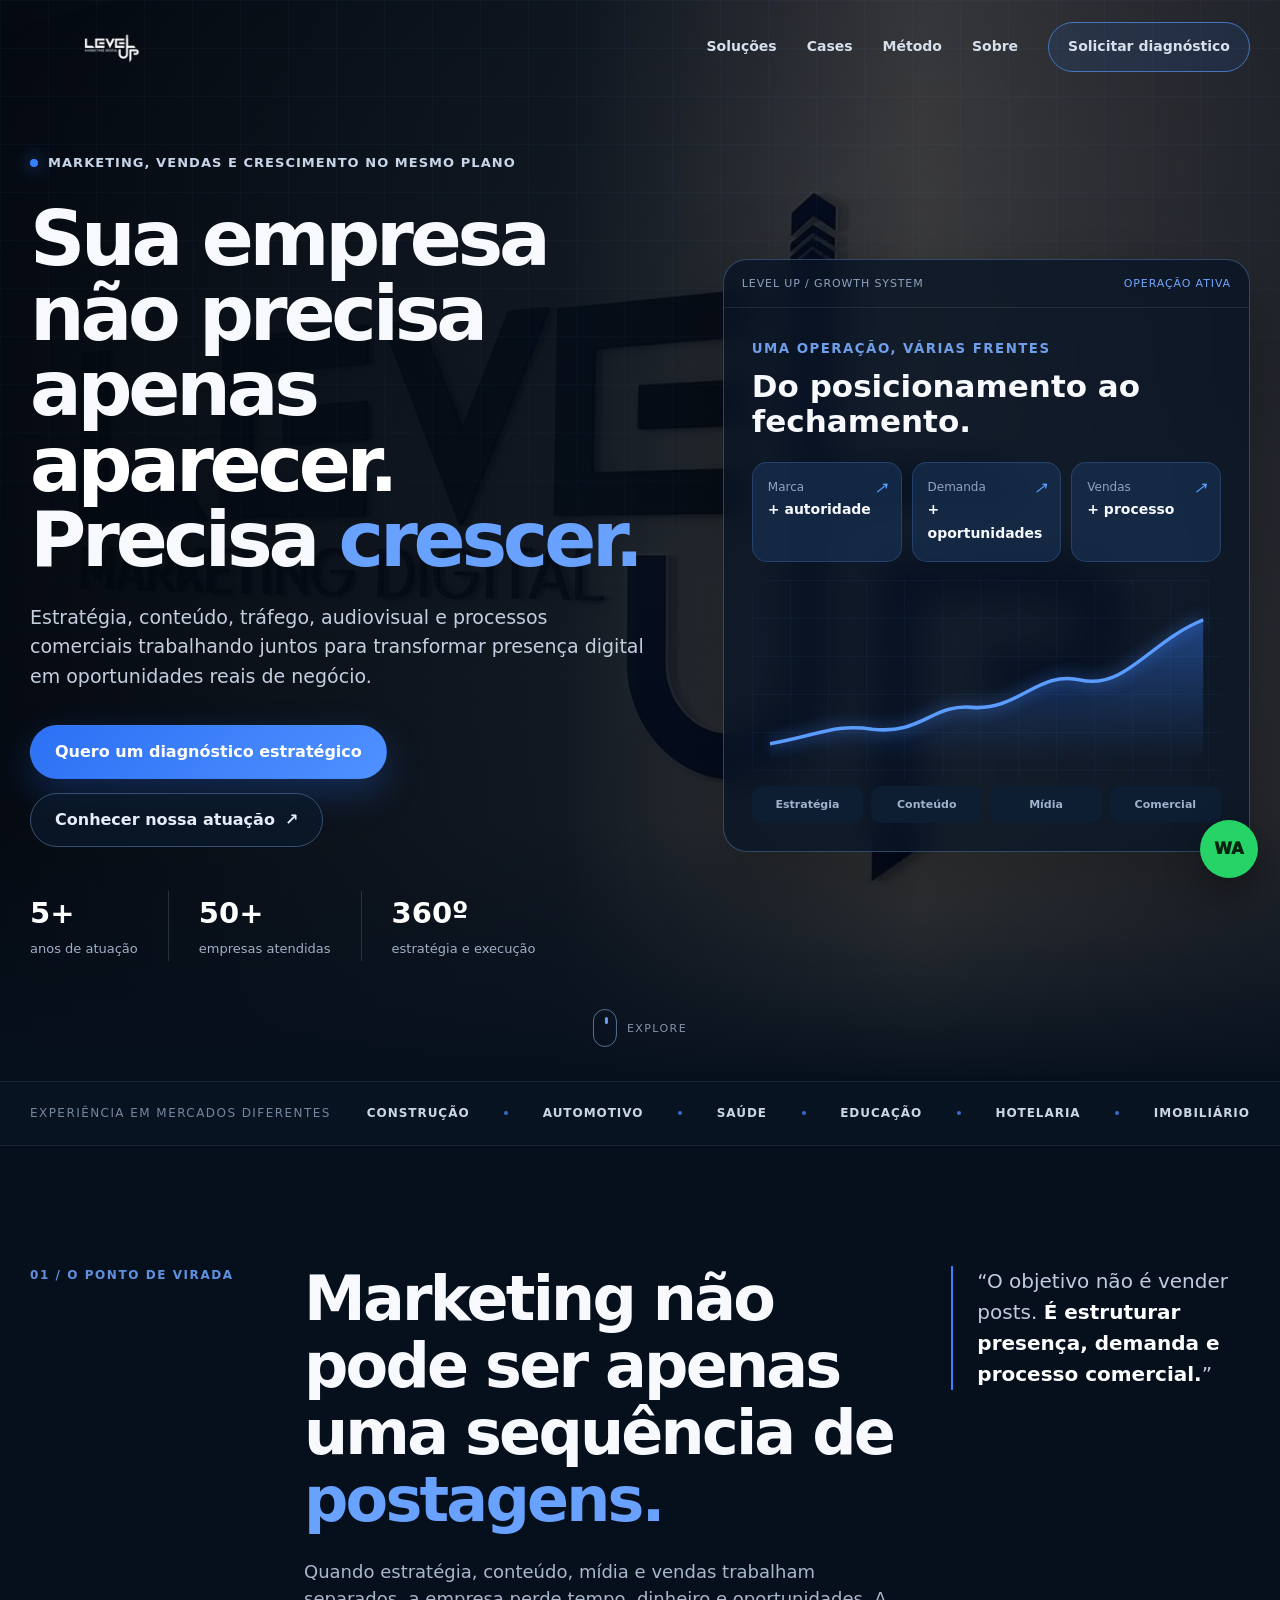
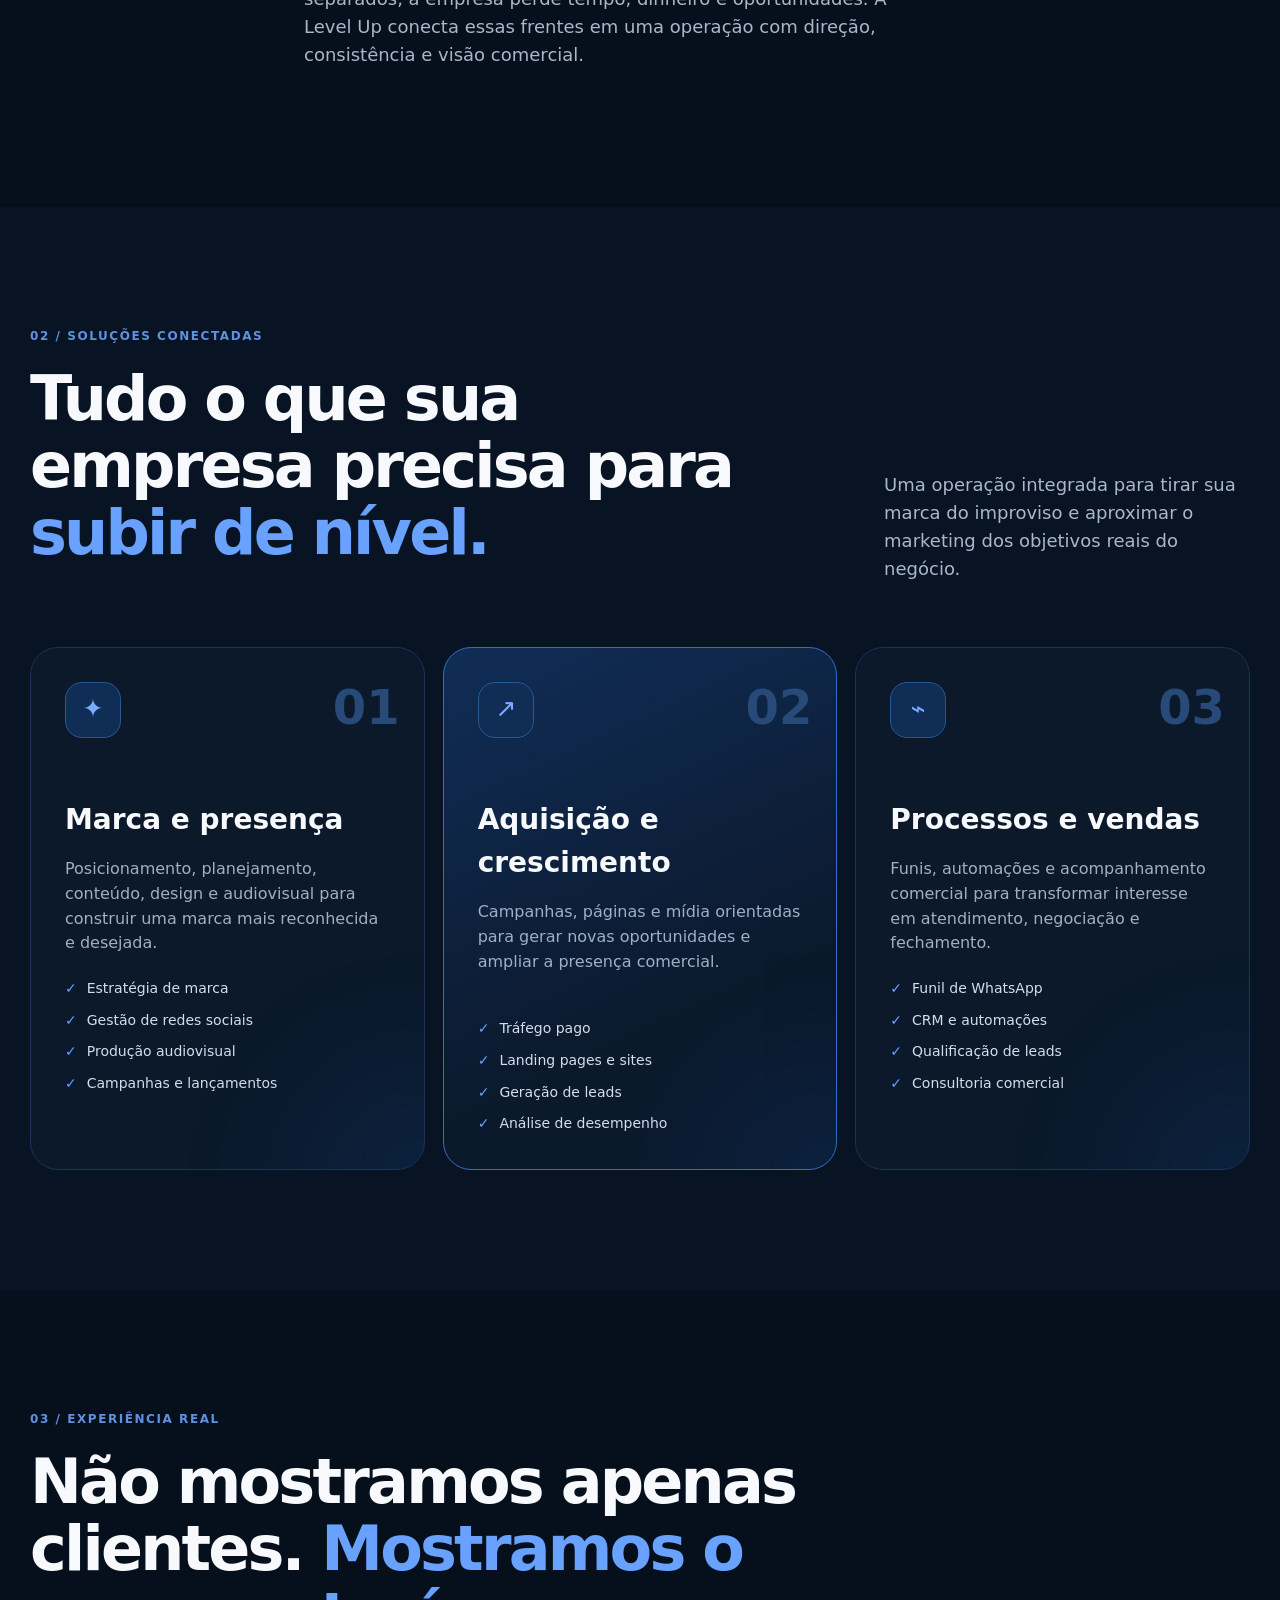
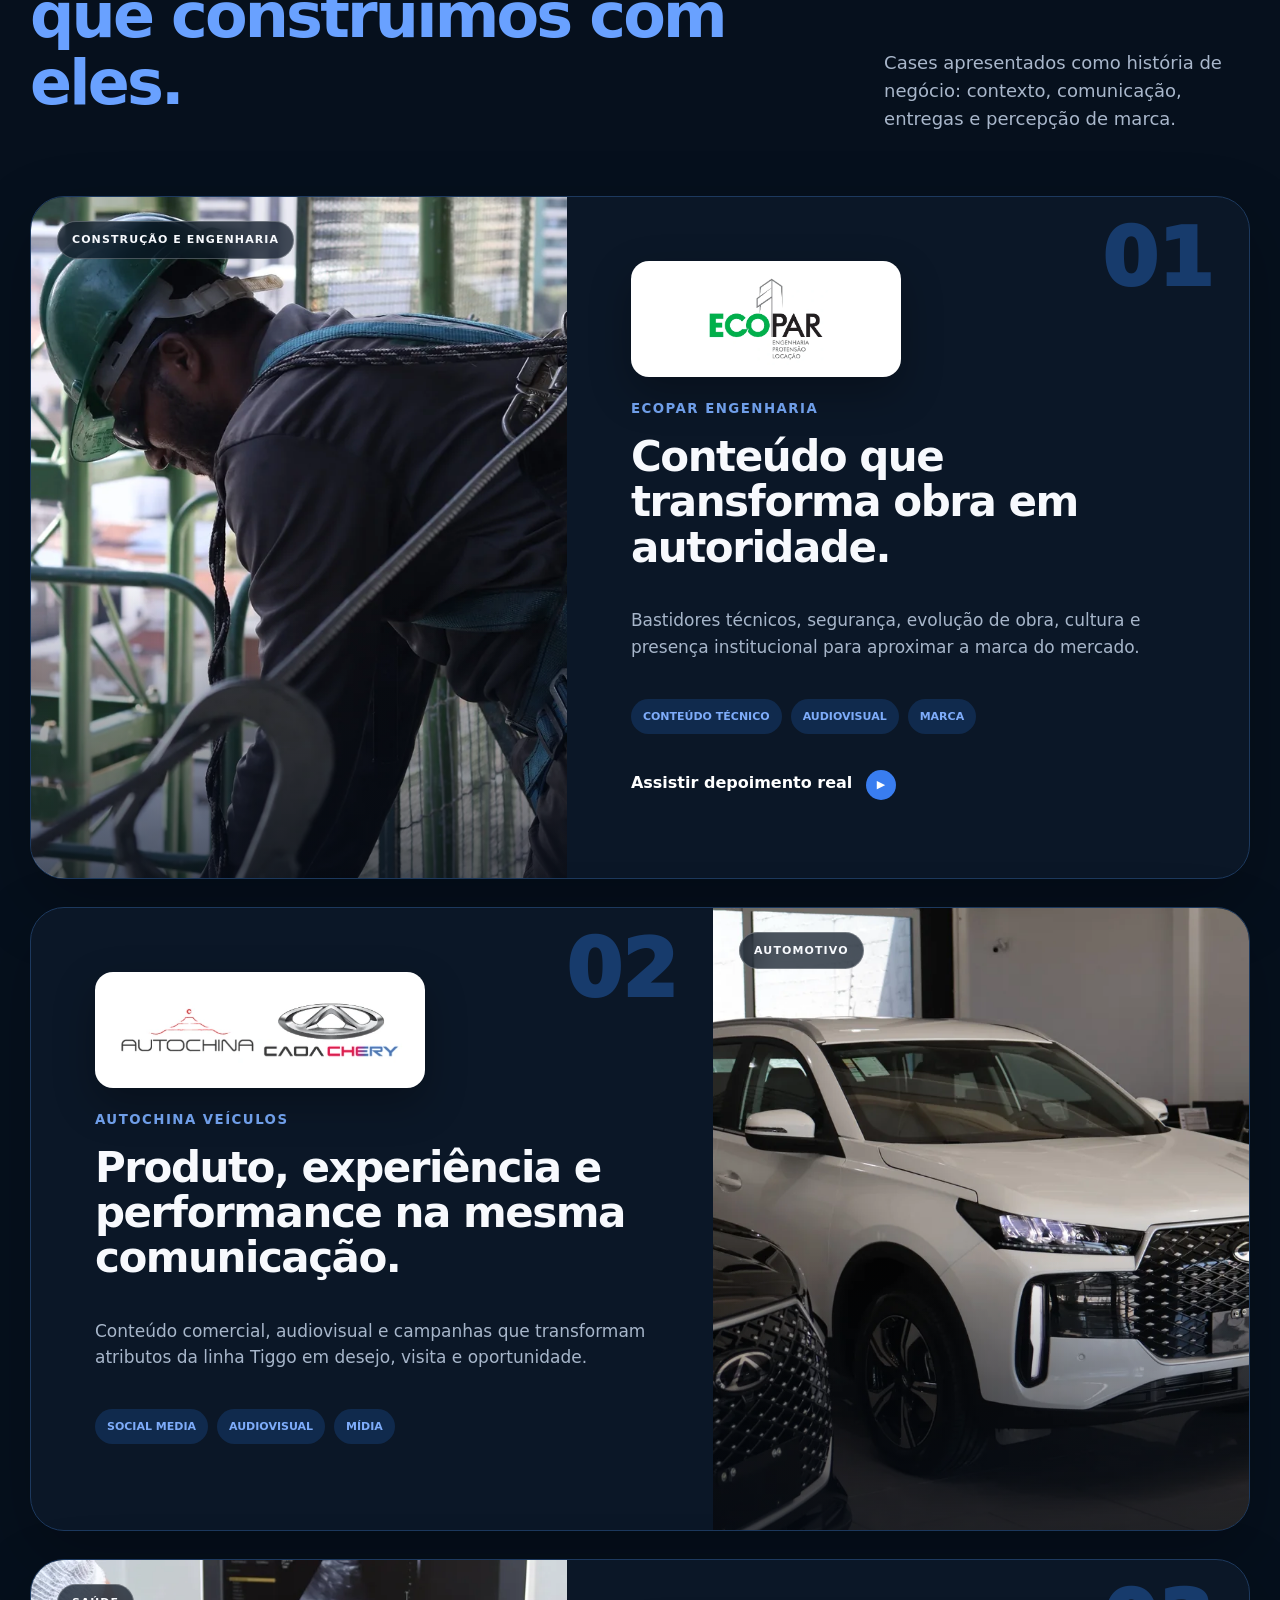
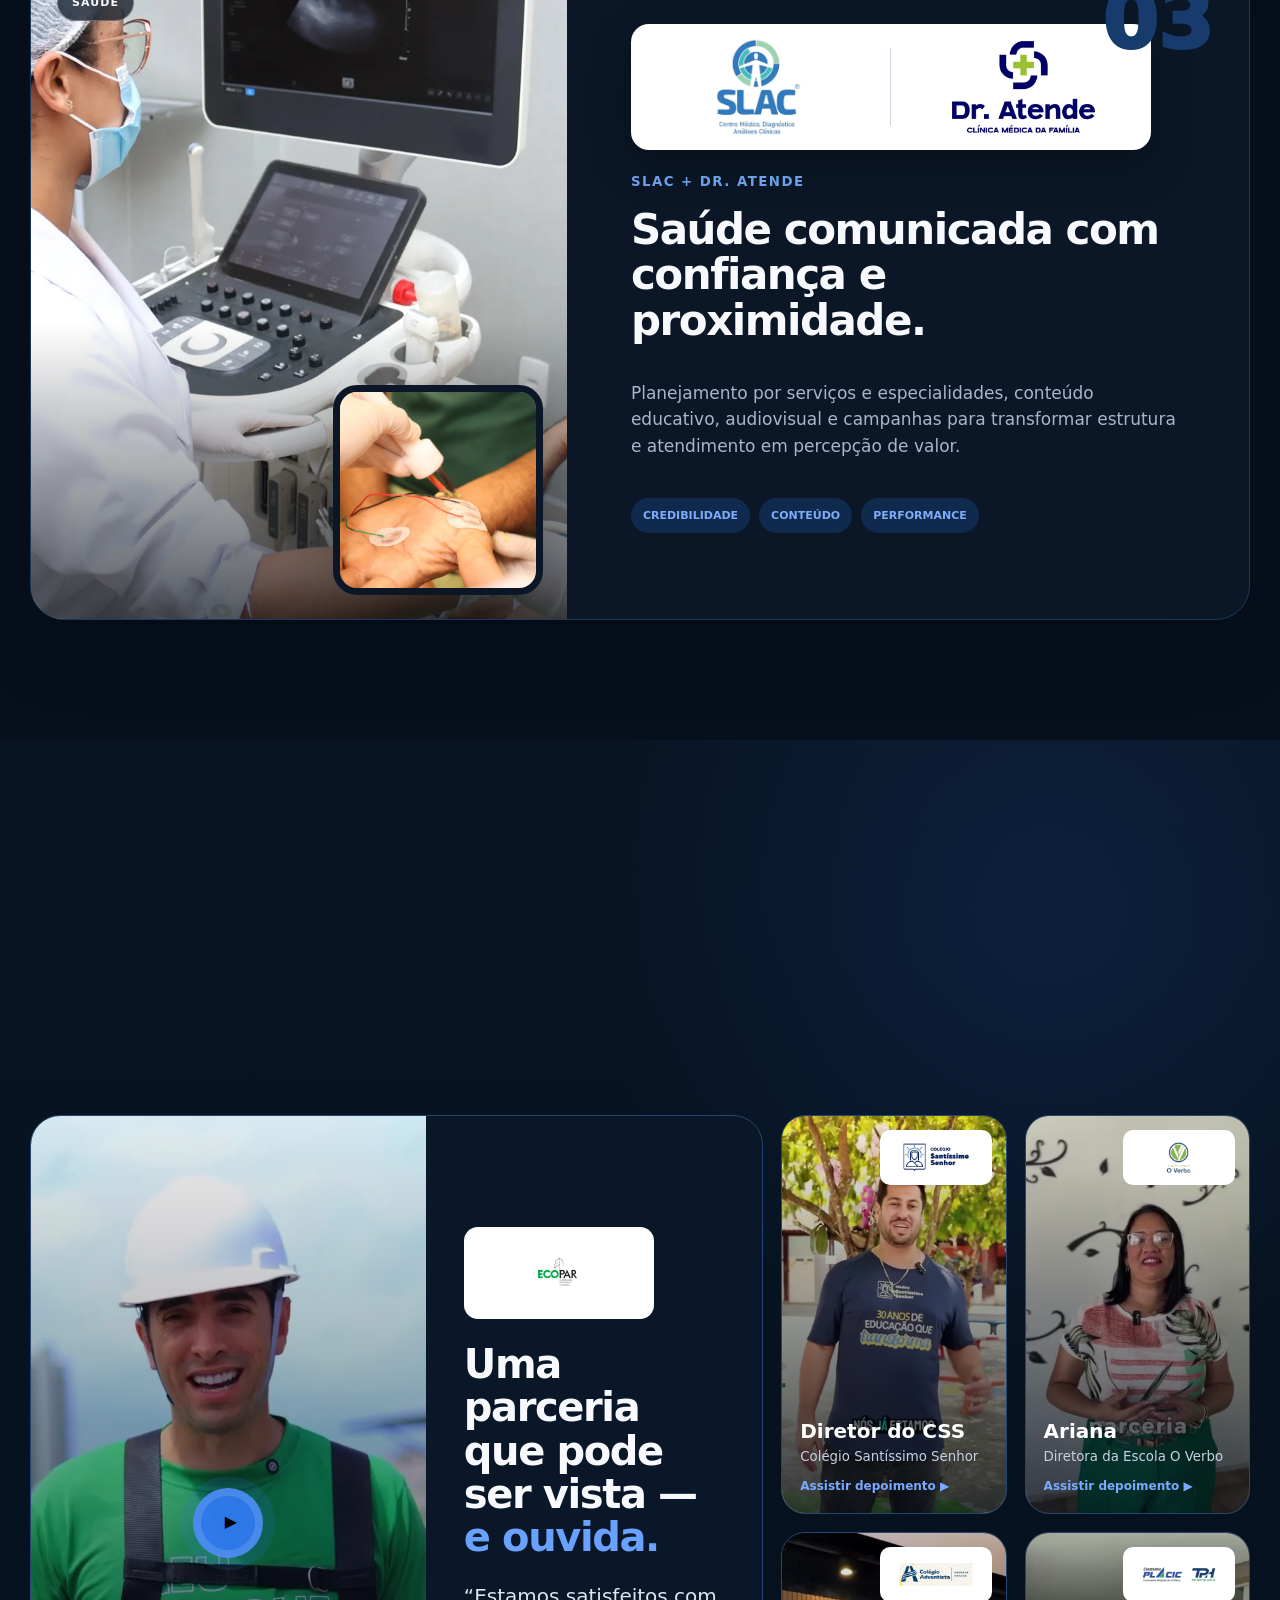
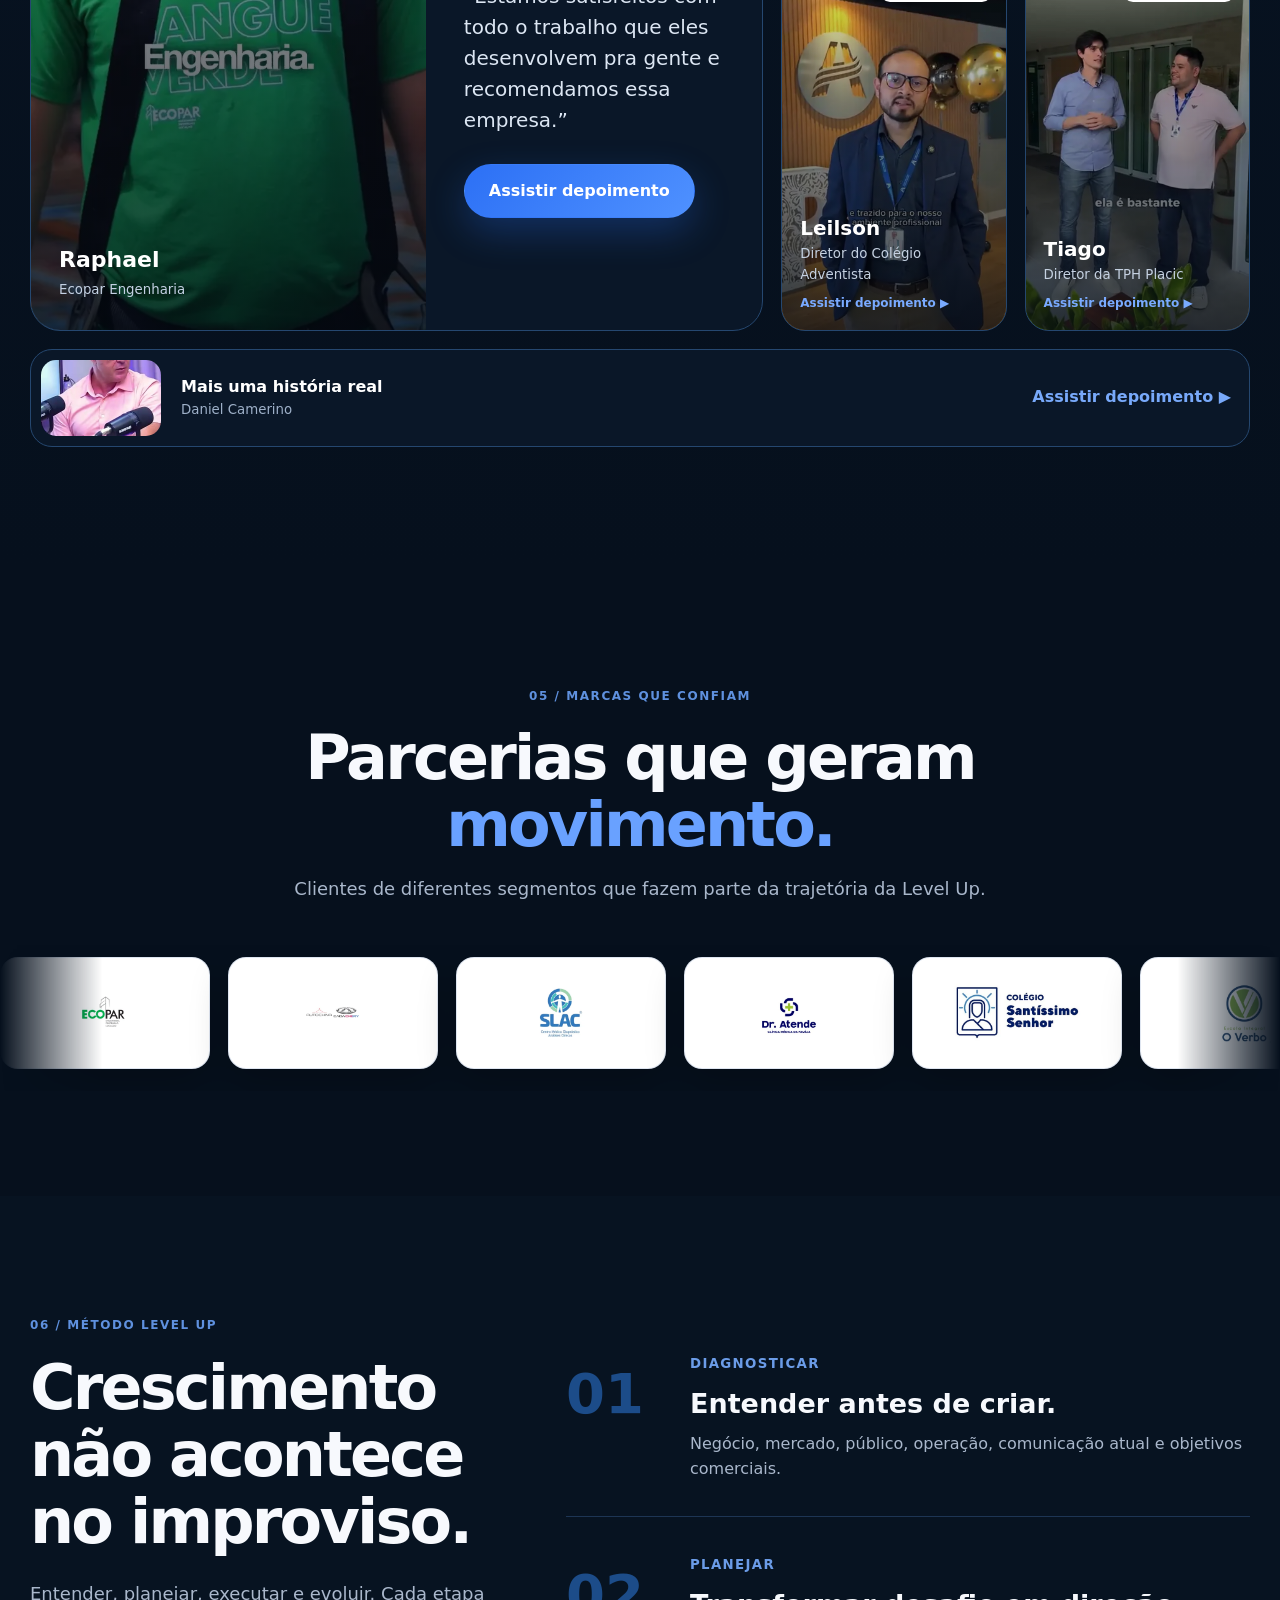
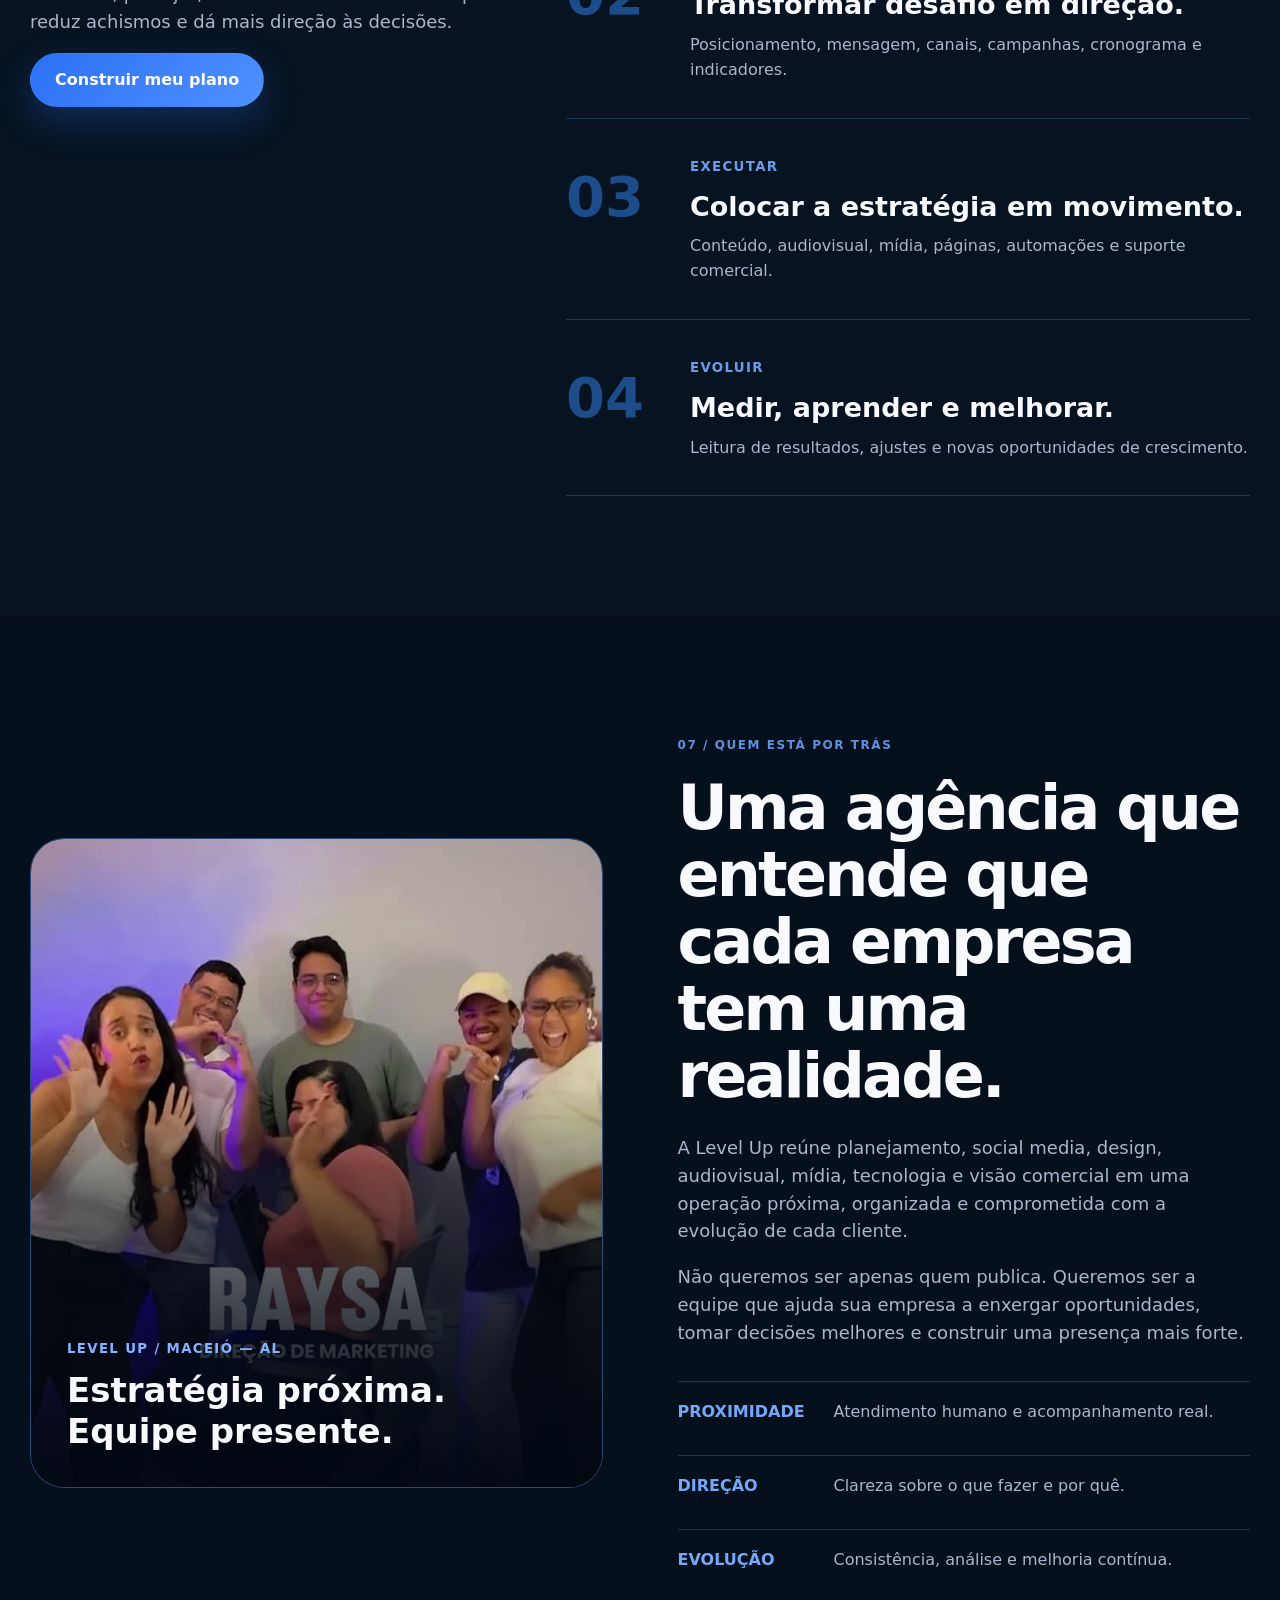
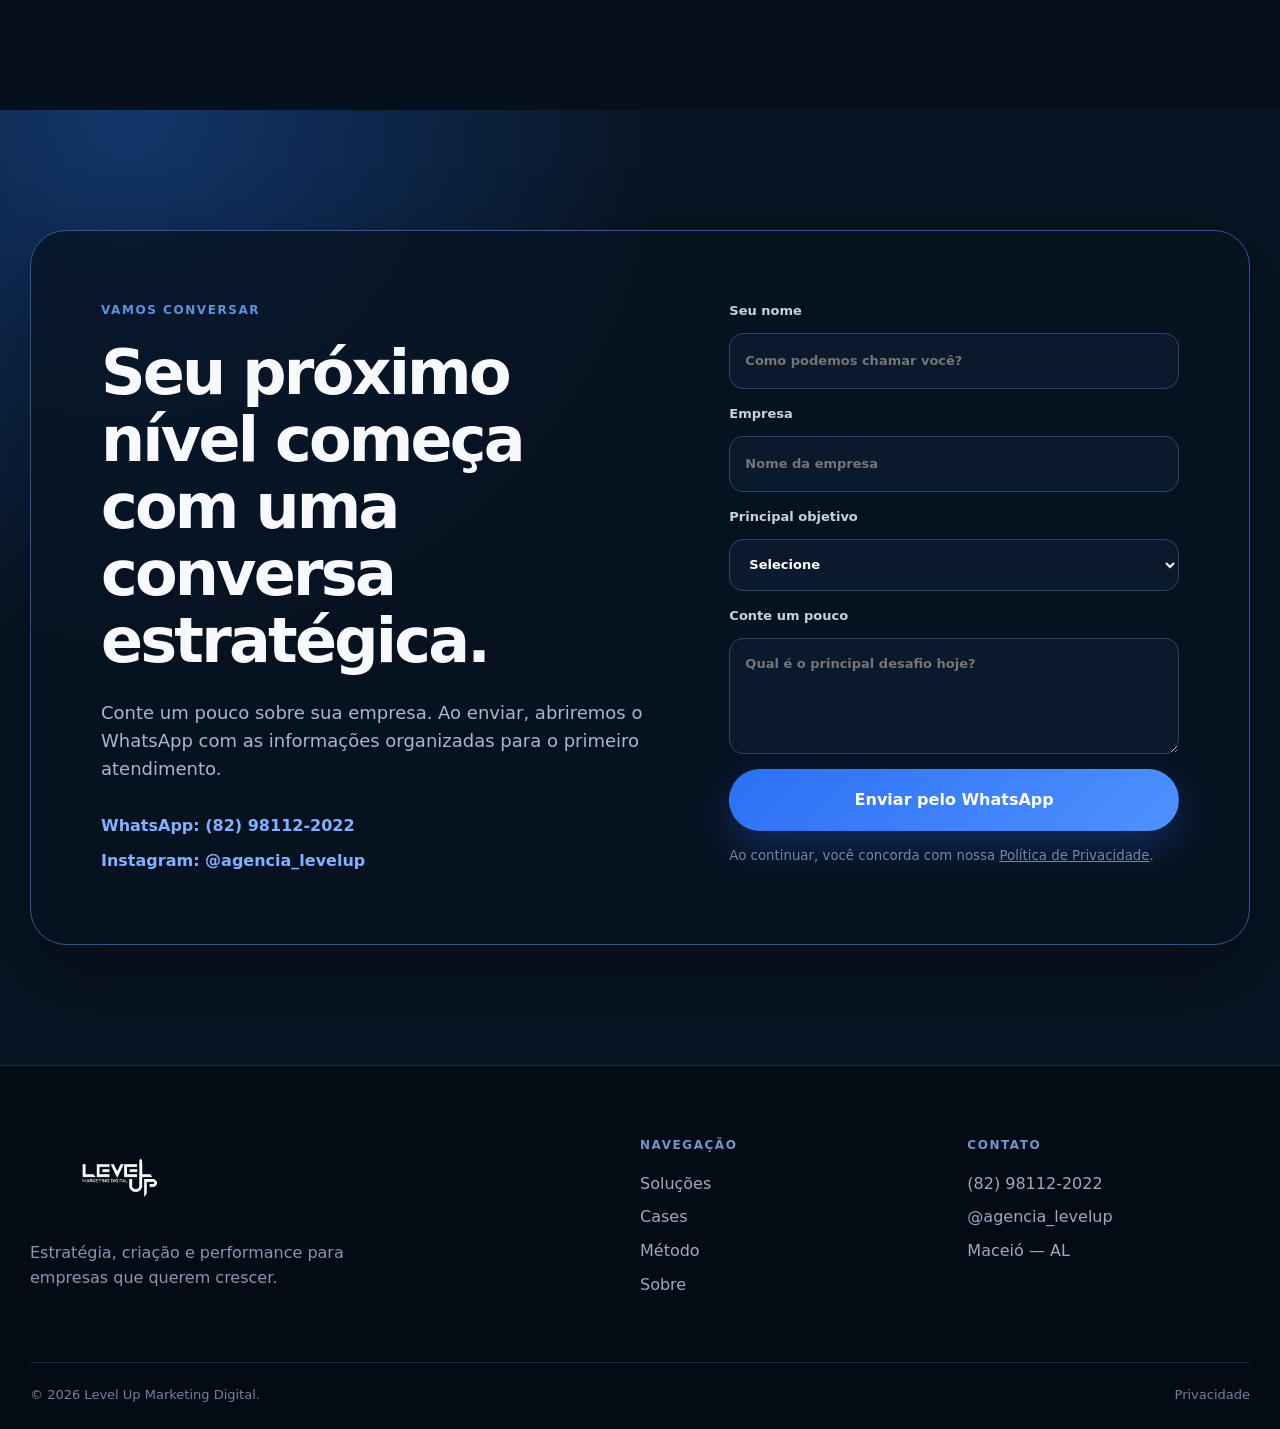
==== index.html @ 6ecec87f "Publica site completo da Level Up" ====
<!doctype html>
<html lang="pt-BR">
<head>
  <meta charset="utf-8">
  <meta name="viewport" content="width=device-width,initial-scale=1">
  <title>Level Up Marketing Digital | Estratégia para crescer</title>
  <meta name="description" content="Estratégia, conteúdo, tráfego pago, audiovisual, tecnologia e processos comerciais para transformar presença digital em crescimento.">
  <meta name="theme-color" content="#07101d">
  <meta property="og:title" content="Level Up Marketing Digital">
  <meta property="og:description" content="Sua empresa não precisa apenas aparecer. Precisa crescer.">
  <meta property="og:type" content="website">
  <meta property="og:url" content="https://mktlevelup.com.br/">
  <meta property="og:image" content="https://mktlevelup.com.br/assets/images/og-cover.jpg">
  <link rel="canonical" href="https://mktlevelup.com.br/">
  <link rel="icon" href="assets/images/favicon.png" type="image/png">
  <link rel="preload" href="assets/images/office-hero.webp" as="image" type="image/webp">
  <link rel="stylesheet" href="assets/css/style.css">
</head>
<body>
  <a class="skip-link" href="#conteudo">Pular para o conteúdo</a>
  <header class="header" id="topo">
    <div class="container nav-shell">
      <a class="brand" href="#topo" aria-label="Level Up Marketing Digital">
        <img src="assets/images/logo-white.png" alt="Level Up Marketing Digital" width="150" height="80">
      </a>
      <button class="menu-button" type="button" aria-label="Abrir menu" aria-expanded="false"><span></span><span></span></button>
      <nav class="nav" aria-label="Navegação principal">
        <a href="#solucoes">Soluções</a>
        <a href="#cases">Cases</a>
        <a href="#metodo">Método</a>
        <a href="#sobre">Sobre</a>
        <a class="nav-cta" href="#contato">Solicitar diagnóstico</a>
      </nav>
    </div>
  </header>

  <main id="conteudo">
    <section class="hero" aria-labelledby="hero-title">
      <div class="hero-photo" aria-hidden="true"></div>
      <div class="hero-grid" aria-hidden="true"></div>
      <div class="container hero-layout">
        <div class="hero-copy reveal">
          <span class="eyebrow"><i></i> Marketing, vendas e crescimento no mesmo plano</span>
          <h1 id="hero-title">Sua empresa não precisa apenas <em>aparecer.</em><br>Precisa <strong>crescer.</strong></h1>
          <p>Estratégia, conteúdo, tráfego, audiovisual e processos comerciais trabalhando juntos para transformar presença digital em oportunidades reais de negócio.</p>
          <div class="hero-actions">
            <a class="button primary" href="#contato">Quero um diagnóstico estratégico</a>
            <a class="button ghost" href="#cases">Conhecer nossa atuação <span>↗</span></a>
          </div>
          <div class="hero-proof" aria-label="Indicadores da agência">
            <div><b>5+</b><span>anos de atuação</span></div>
            <div><b>50+</b><span>empresas atendidas</span></div>
            <div><b>360º</b><span>estratégia e execução</span></div>
          </div>
        </div>
        <div class="hero-panel reveal delay-1">
          <div class="panel-top"><span>LEVEL UP / GROWTH SYSTEM</span><i>OPERAÇÃO ATIVA</i></div>
          <div class="panel-body">
            <small>UMA OPERAÇÃO, VÁRIAS FRENTES</small>
            <h2>Do posicionamento ao fechamento.</h2>
            <div class="panel-metrics">
              <article><span>Marca</span><b>+ autoridade</b><i>↗</i></article>
              <article><span>Demanda</span><b>+ oportunidades</b><i>↗</i></article>
              <article><span>Vendas</span><b>+ processo</b><i>↗</i></article>
            </div>
            <div class="growth-chart" aria-hidden="true">
              <svg viewBox="0 0 600 180" preserveAspectRatio="none">
                <defs><linearGradient id="fill" x1="0" y1="0" x2="0" y2="1"><stop offset="0" stop-color="#367fff" stop-opacity=".42"/><stop offset="1" stop-color="#367fff" stop-opacity="0"/></linearGradient></defs>
                <path class="chart-fill" d="M0 160 C70 150 88 138 142 144 C210 150 225 116 280 120 C344 124 372 79 430 90 C492 101 525 48 600 24 L600 180 L0 180Z"/>
                <path class="chart-line" d="M0 160 C70 150 88 138 142 144 C210 150 225 116 280 120 C344 124 372 79 430 90 C492 101 525 48 600 24"/>
              </svg>
            </div>
            <div class="panel-steps"><span>Estratégia</span><span>Conteúdo</span><span>Mídia</span><span>Comercial</span></div>
          </div>
        </div>
      </div>
      <a class="scroll-cue" href="#manifesto"><span></span>Explore</a>
    </section>

    <section class="segment-strip" aria-label="Segmentos atendidos">
      <div class="container strip-inner">
        <span>Experiência em mercados diferentes</span>
        <div><b>CONSTRUÇÃO</b><i></i><b>AUTOMOTIVO</b><i></i><b>SAÚDE</b><i></i><b>EDUCAÇÃO</b><i></i><b>HOTELARIA</b><i></i><b>IMOBILIÁRIO</b></div>
      </div>
    </section>

    <section class="section manifesto" id="manifesto">
      <div class="container manifesto-layout">
        <span class="section-index reveal">01 / O PONTO DE VIRADA</span>
        <div class="reveal delay-1"><h2>Marketing não pode ser apenas uma sequência de <strong>postagens.</strong></h2><p>Quando estratégia, conteúdo, mídia e vendas trabalham separados, a empresa perde tempo, dinheiro e oportunidades. A Level Up conecta essas frentes em uma operação com direção, consistência e visão comercial.</p></div>
        <blockquote class="reveal delay-2">“O objetivo não é vender posts. <strong>É estruturar presença, demanda e processo comercial.</strong>”</blockquote>
      </div>
    </section>

    <section class="section solutions" id="solucoes">
      <div class="container">
        <div class="section-head reveal"><div><span class="section-index">02 / SOLUÇÕES CONECTADAS</span><h2>Tudo o que sua empresa precisa para <strong>subir de nível.</strong></h2></div><p>Uma operação integrada para tirar sua marca do improviso e aproximar o marketing dos objetivos reais do negócio.</p></div>
        <div class="solution-grid">
          <article class="solution-card reveal"><span class="number">01</span><div class="icon">✦</div><h3>Marca e presença</h3><p>Posicionamento, planejamento, conteúdo, design e audiovisual para construir uma marca mais reconhecida e desejada.</p><ul><li>Estratégia de marca</li><li>Gestão de redes sociais</li><li>Produção audiovisual</li><li>Campanhas e lançamentos</li></ul></article>
          <article class="solution-card featured reveal delay-1"><span class="number">02</span><div class="icon">↗</div><h3>Aquisição e crescimento</h3><p>Campanhas, páginas e mídia orientadas para gerar novas oportunidades e ampliar a presença comercial.</p><ul><li>Tráfego pago</li><li>Landing pages e sites</li><li>Geração de leads</li><li>Análise de desempenho</li></ul></article>
          <article class="solution-card reveal delay-2"><span class="number">03</span><div class="icon">⌁</div><h3>Processos e vendas</h3><p>Funis, automações e acompanhamento comercial para transformar interesse em atendimento, negociação e fechamento.</p><ul><li>Funil de WhatsApp</li><li>CRM e automações</li><li>Qualificação de leads</li><li>Consultoria comercial</li></ul></article>
        </div>
      </div>
    </section>

    <section class="section cases" id="cases">
      <div class="container">
        <div class="section-head reveal"><div><span class="section-index">03 / EXPERIÊNCIA REAL</span><h2>Não mostramos apenas clientes. <strong>Mostramos o que construímos com eles.</strong></h2></div><p>Cases apresentados como história de negócio: contexto, comunicação, entregas e percepção de marca.</p></div>

        <article class="case case-ecopar reveal">
          <div class="case-media"><img src="assets/images/case-ecopar.webp" alt="Profissional da Ecopar trabalhando em obra" loading="lazy" width="1200" height="900"><span class="case-tag">CONSTRUÇÃO E ENGENHARIA</span></div>
          <div class="case-content"><span class="case-number">01</span><div class="case-brand"><img src="assets/images/logo-ecopar-large.webp" alt="Ecopar Engenharia" loading="lazy"></div><small>ECOPAR ENGENHARIA</small><h3>Conteúdo que transforma obra em autoridade.</h3><p>Bastidores técnicos, segurança, evolução de obra, cultura e presença institucional para aproximar a marca do mercado.</p><div class="chips"><span>CONTEÚDO TÉCNICO</span><span>AUDIOVISUAL</span><span>MARCA</span></div><button class="text-button video-open" data-video="assets/video/depoimento-raphael-ecopar.mp4" data-title="Raphael — Ecopar Engenharia">Assistir depoimento real <b>▶</b></button></div>
        </article>

        <article class="case case-autochina reveal">
          <div class="case-content"><span class="case-number">02</span><div class="case-brand"><img src="assets/images/logo-autochina-large.webp" alt="Autochina CAOA Chery" loading="lazy"></div><small>AUTOCHINA VEÍCULOS</small><h3>Produto, experiência e performance na mesma comunicação.</h3><p>Conteúdo comercial, audiovisual e campanhas que transformam atributos da linha Tiggo em desejo, visita e oportunidade.</p><div class="chips"><span>SOCIAL MEDIA</span><span>AUDIOVISUAL</span><span>MÍDIA</span></div></div>
          <div class="case-media"><img src="assets/images/case-autochina.webp" alt="Veículo Tiggo no showroom da Autochina" loading="lazy" width="1200" height="900"><span class="case-tag">AUTOMOTIVO</span></div>
        </article>

        <article class="case case-health reveal">
          <div class="case-media health-media"><img src="assets/images/case-health.webp" alt="Profissional realizando exame de ultrassonografia" loading="lazy" width="1200" height="900"><img class="health-detail" src="assets/images/health-detail.webp" alt="Detalhe de exame clínico" loading="lazy" width="640" height="640"><span class="case-tag">SAÚDE</span></div>
          <div class="case-content"><span class="case-number">03</span><div class="case-brand case-brand-duo"><img src="assets/images/logo-slac-large.webp" alt="SLAC Centro Médico" loading="lazy"><span></span><img src="assets/images/logo-dr-atende-large.webp" alt="Dr. Atende" loading="lazy"></div><small>SLAC + DR. ATENDE</small><h3>Saúde comunicada com confiança e proximidade.</h3><p>Planejamento por serviços e especialidades, conteúdo educativo, audiovisual e campanhas para transformar estrutura e atendimento em percepção de valor.</p><div class="chips"><span>CREDIBILIDADE</span><span>CONTEÚDO</span><span>PERFORMANCE</span></div></div>
        </article>
      </div>
    </section>

    <section class="section testimonial testimonials-showcase" aria-labelledby="testimonial-title">
      <div class="container">
        <div class="testimonial-heading reveal">
          <div><span class="section-index">04 / PROVA SOCIAL</span><h2 id="testimonial-title">Resultados que também <strong>podem ser ouvidos.</strong></h2><p>Histórias reais de quem confiou, acompanhou o processo e viu a diferença na prática.</p></div>
          <div class="testimonial-count"><b>6</b><span>depoimentos reais<br>nesta seleção</span></div>
        </div>
        <div class="testimonial-grid">
          <article class="testimonial-featured reveal">
            <button class="testimonial-video video-open t-raphael" data-video="assets/video/depoimento-raphael-ecopar.mp4" data-title="Raphael — Ecopar Engenharia" aria-label="Assistir depoimento de Raphael da Ecopar">
              <img src="assets/images/thumb-raphael.webp" alt="Raphael, da Ecopar, em depoimento" loading="lazy">
              <span class="video-shade"></span><span class="play compact"><i>▶</i></span>
              <span class="video-person"><b>Raphael</b><small>Ecopar Engenharia</small></span>
            </button>
            <div class="testimonial-featured-copy">
              <img class="testimonial-logo" src="assets/images/logo-ecopar.webp" alt="Ecopar Engenharia" loading="lazy">
              <h3>Uma parceria que pode ser vista — <strong>e ouvida.</strong></h3>
              <blockquote>“Estamos satisfeitos com todo o trabalho que eles desenvolvem pra gente e recomendamos essa empresa.”</blockquote>
              <button class="button primary video-open" data-video="assets/video/depoimento-raphael-ecopar.mp4" data-title="Raphael — Ecopar Engenharia">Assistir depoimento</button>
            </div>
          </article>
          <div class="testimonial-cards reveal delay-1">
            <button class="testimonial-card video-open t-css" data-video="assets/video/depoimento-diretor-css.mp4" data-title="Diretor — Colégio Santíssimo Senhor"><img src="assets/images/thumb-css.webp" alt="Diretor do Colégio Santíssimo Senhor" loading="lazy"><span class="video-shade"></span><img class="mini-logo" src="assets/images/logo-css.webp" alt="Colégio Santíssimo Senhor"><span class="card-copy"><b>Diretor do CSS</b><small>Colégio Santíssimo Senhor</small><em>Assistir depoimento ▶</em></span></button>
            <button class="testimonial-card video-open t-overbo" data-video="assets/video/depoimento-ariana-o-verbo.mp4" data-title="Ariana — Escola O Verbo"><img src="assets/images/thumb-o-verbo.webp" alt="Ariana, diretora da Escola O Verbo" loading="lazy"><span class="video-shade"></span><img class="mini-logo" src="assets/images/logo-o-verbo.webp" alt="Escola O Verbo"><span class="card-copy"><b>Ariana</b><small>Diretora da Escola O Verbo</small><em>Assistir depoimento ▶</em></span></button>
            <button class="testimonial-card video-open t-adventista" data-video="assets/video/depoimento-leilson-adventista.mp4" data-title="Leilson — Colégio Adventista de Maceió"><img src="assets/images/thumb-adventista.webp" alt="Leilson, diretor do Colégio Adventista de Maceió" loading="lazy"><span class="video-shade"></span><img class="mini-logo" src="assets/images/logo-adventista.webp" alt="Colégio Adventista de Maceió"><span class="card-copy"><b>Leilson</b><small>Diretor do Colégio Adventista</small><em>Assistir depoimento ▶</em></span></button>
            <button class="testimonial-card video-open t-tph" data-video="assets/video/depoimento-tiago-tph.mp4" data-title="Tiago — TPH Placic"><img src="assets/images/thumb-tph.webp" alt="Tiago, diretor da TPH Placic" loading="lazy"><span class="video-shade"></span><img class="mini-logo" src="assets/images/logo-tph.webp" alt="TPH Placic"><span class="card-copy"><b>Tiago</b><small>Diretor da TPH Placic</small><em>Assistir depoimento ▶</em></span></button>
          </div>
        </div>
        <button class="testimonial-wide video-open reveal t-daniel" data-video="assets/video/depoimento-daniel-camerino.mp4" data-title="Daniel Camerino — depoimento"><img src="assets/images/thumb-daniel.webp" alt="Depoimento de Daniel Camerino" loading="lazy"><span><b>Mais uma história real</b><small>Daniel Camerino</small></span><em>Assistir depoimento ▶</em></button>
      </div>
    </section>

    <section class="section clients" aria-labelledby="clients-title">
      <div class="container">
        <div class="clients-heading reveal"><span class="section-index">05 / MARCAS QUE CONFIAM</span><h2 id="clients-title">Parcerias que geram <strong>movimento.</strong></h2><p>Clientes de diferentes segmentos que fazem parte da trajetória da Level Up.</p></div>
      </div>
      <div class="logo-marquee" aria-label="Clientes da Level Up">
        <div class="logo-track">
          <img src="assets/images/logo-ecopar.webp" alt="Ecopar"><img src="assets/images/logo-autochina.webp" alt="Autochina"><img src="assets/images/logo-slac.webp" alt="SLAC"><img src="assets/images/logo-dr-atende.webp" alt="Dr. Atende"><img src="assets/images/logo-css.webp" alt="Colégio Santíssimo Senhor"><img src="assets/images/logo-o-verbo.webp" alt="Escola O Verbo"><img src="assets/images/logo-adventista.webp" alt="Colégio Adventista"><img src="assets/images/logo-tph.webp" alt="TPH Placic"><img src="assets/images/logo-posturale.webp" alt="Posturale"><img src="assets/images/logo-guarde-in-box.webp" alt="Guarde In Box"><img src="assets/images/logo-rocha.webp" alt="Rocha Empreendimentos"><img src="assets/images/logo-sacramento.webp" alt="Colégio Sacramento"><img src="assets/images/logo-marinho.webp" alt="Marinho AutoCenter"><img src="assets/images/logo-deck.webp" alt="Deck"><img src="assets/images/logo-bela-vista.webp" alt="Bela Vista II"><img src="assets/images/logo-hoteis.webp" alt="Hotéis Pajuçara">
          <img src="assets/images/logo-ecopar.webp" alt=""><img src="assets/images/logo-autochina.webp" alt=""><img src="assets/images/logo-slac.webp" alt=""><img src="assets/images/logo-dr-atende.webp" alt=""><img src="assets/images/logo-css.webp" alt=""><img src="assets/images/logo-o-verbo.webp" alt=""><img src="assets/images/logo-adventista.webp" alt=""><img src="assets/images/logo-tph.webp" alt=""><img src="assets/images/logo-posturale.webp" alt=""><img src="assets/images/logo-guarde-in-box.webp" alt=""><img src="assets/images/logo-rocha.webp" alt=""><img src="assets/images/logo-sacramento.webp" alt=""><img src="assets/images/logo-marinho.webp" alt=""><img src="assets/images/logo-deck.webp" alt=""><img src="assets/images/logo-bela-vista.webp" alt=""><img src="assets/images/logo-hoteis.webp" alt="">
        </div>
      </div>
    </section>

    <section class="section method" id="metodo">
      <div class="container method-layout">
        <div class="method-copy reveal"><span class="section-index">06 / MÉTODO LEVEL UP</span><h2>Crescimento não acontece no improviso.</h2><p>Entender, planejar, executar e evoluir. Cada etapa reduz achismos e dá mais direção às decisões.</p><a class="button primary" href="#contato">Construir meu plano</a></div>
        <div class="method-steps">
          <article class="reveal"><b>01</b><div><small>DIAGNOSTICAR</small><h3>Entender antes de criar.</h3><p>Negócio, mercado, público, operação, comunicação atual e objetivos comerciais.</p></div></article>
          <article class="reveal delay-1"><b>02</b><div><small>PLANEJAR</small><h3>Transformar desafio em direção.</h3><p>Posicionamento, mensagem, canais, campanhas, cronograma e indicadores.</p></div></article>
          <article class="reveal delay-2"><b>03</b><div><small>EXECUTAR</small><h3>Colocar a estratégia em movimento.</h3><p>Conteúdo, audiovisual, mídia, páginas, automações e suporte comercial.</p></div></article>
          <article class="reveal delay-3"><b>04</b><div><small>EVOLUIR</small><h3>Medir, aprender e melhorar.</h3><p>Leitura de resultados, ajustes e novas oportunidades de crescimento.</p></div></article>
        </div>
      </div>
    </section>

    <section class="section about" id="sobre">
      <div class="container about-layout">
        <div class="about-photo about-video reveal">
          <video autoplay muted loop playsinline preload="metadata" poster="assets/images/equipe-level-up-poster.webp" aria-label="Equipe da Level Up Marketing Digital">
            <source src="assets/video/equipe-level-up.mp4" type="video/mp4">
          </video>
          <div><small>LEVEL UP / MACEIÓ — AL</small><b>Estratégia próxima.<br>Equipe presente.</b></div>
        </div>
        <div class="about-copy reveal delay-1"><span class="section-index">07 / QUEM ESTÁ POR TRÁS</span><h2>Uma agência que entende que cada empresa tem uma realidade.</h2><p>A Level Up reúne planejamento, social media, design, audiovisual, mídia, tecnologia e visão comercial em uma operação próxima, organizada e comprometida com a evolução de cada cliente.</p><p>Não queremos ser apenas quem publica. Queremos ser a equipe que ajuda sua empresa a enxergar oportunidades, tomar decisões melhores e construir uma presença mais forte.</p><div class="values"><article><b>PROXIMIDADE</b><span>Atendimento humano e acompanhamento real.</span></article><article><b>DIREÇÃO</b><span>Clareza sobre o que fazer e por quê.</span></article><article><b>EVOLUÇÃO</b><span>Consistência, análise e melhoria contínua.</span></article></div></div>
      </div>
    </section>

    <section class="section contact" id="contato">
      <div class="container contact-shell">
        <div class="contact-copy reveal"><span class="section-index">VAMOS CONVERSAR</span><h2>Seu próximo nível começa com uma conversa estratégica.</h2><p>Conte um pouco sobre sua empresa. Ao enviar, abriremos o WhatsApp com as informações organizadas para o primeiro atendimento.</p><div class="contact-direct"><a href="https://wa.me/5582981122022" target="_blank" rel="noopener">WhatsApp: (82) 98112-2022</a><a href="https://www.instagram.com/agencia_levelup/" target="_blank" rel="noopener">Instagram: @agencia_levelup</a></div></div>
        <form class="contact-form reveal delay-1" id="leadForm">
          <label>Seu nome<input name="nome" type="text" autocomplete="name" required placeholder="Como podemos chamar você?"></label>
          <label>Empresa<input name="empresa" type="text" autocomplete="organization" required placeholder="Nome da empresa"></label>
          <label>Principal objetivo<select name="objetivo" required><option value="">Selecione</option><option>Fortalecer a marca</option><option>Gerar mais oportunidades</option><option>Organizar marketing e vendas</option><option>Produzir conteúdo e audiovisual</option><option>Outro objetivo</option></select></label>
          <label>Conte um pouco<textarea name="mensagem" rows="4" placeholder="Qual é o principal desafio hoje?"></textarea></label>
          <button class="button primary" type="submit">Enviar pelo WhatsApp</button>
          <small>Ao continuar, você concorda com nossa <a href="privacidade.html">Política de Privacidade</a>.</small>
        </form>
      </div>
    </section>
  </main>

  <footer class="footer">
    <div class="container footer-grid"><div><img src="assets/images/logo-white.png" alt="Level Up Marketing Digital" width="150" height="80"><p>Estratégia, criação e performance para empresas que querem crescer.</p></div><div><b>NAVEGAÇÃO</b><a href="#solucoes">Soluções</a><a href="#cases">Cases</a><a href="#metodo">Método</a><a href="#sobre">Sobre</a></div><div><b>CONTATO</b><a href="https://wa.me/5582981122022" target="_blank" rel="noopener">(82) 98112-2022</a><a href="https://www.instagram.com/agencia_levelup/" target="_blank" rel="noopener">@agencia_levelup</a><span>Maceió — AL</span></div></div>
    <div class="container footer-bottom"><span>© <span id="year"></span> Level Up Marketing Digital.</span><a href="privacidade.html">Privacidade</a></div>
  </footer>

  <div class="video-modal" aria-hidden="true" role="dialog" aria-modal="true" aria-labelledby="videoTitle">
    <div class="modal-backdrop" data-close></div>
    <div class="modal-card"><button class="modal-close" type="button" aria-label="Fechar vídeo" data-close>×</button><h2 id="videoTitle">Depoimento</h2><video controls playsinline preload="metadata" poster="assets/images/testimonial-raphael.webp"></video></div>
  </div>
  <a class="whatsapp-float" href="https://wa.me/5582981122022?text=Ol%C3%A1%2C%20conheci%20a%20Level%20Up%20pelo%20site%20e%20quero%20conversar." target="_blank" rel="noopener" aria-label="Falar no WhatsApp">WA</a>
  <script src="assets/js/main.js"></script>
</body>
</html>
---- assets/css/style.css ----
:root{--bg:#06101d;--bg2:#091525;--panel:#0b182a;--panel2:#0e2037;--line:#203a60;--text:#f7f9fd;--muted:#a9b7cb;--blue:#367fff;--blue2:#69a1ff;--max:1220px;--radius:28px;--shadow:0 28px 80px rgba(0,0,0,.35)}*{box-sizing:border-box}html{scroll-behavior:smooth}body{margin:0;background:var(--bg);color:var(--text);font-family:Inter,ui-sans-serif,system-ui,-apple-system,BlinkMacSystemFont,"Segoe UI",sans-serif;line-height:1.55;overflow-x:hidden}body.menu-open,body.modal-open{overflow:hidden}img{max-width:100%;display:block}a{color:inherit;text-decoration:none}button,input,select,textarea{font:inherit}.container{width:min(calc(100% - 40px),var(--max));margin-inline:auto}.skip-link{position:fixed;left:20px;top:-60px;z-index:9999;background:#fff;color:#000;padding:12px 18px;border-radius:10px}.skip-link:focus{top:18px}.header{position:fixed;inset:0 0 auto;z-index:50;padding:14px 0;transition:.3s}.header.scrolled{background:rgba(5,13,24,.86);backdrop-filter:blur(18px);border-bottom:1px solid rgba(255,255,255,.08)}.nav-shell{height:66px;display:flex;align-items:center;justify-content:space-between}.brand{display:flex;width:164px;height:58px;align-items:center}.brand img{width:100%;height:100%;object-fit:contain}.nav{display:flex;align-items:center;gap:30px;color:#d6dfec;font-size:14px;font-weight:700}.nav a{transition:.2s}.nav a:hover{color:#fff}.nav-cta{padding:13px 19px;border:1px solid #4476bd;border-radius:999px;background:rgba(32,89,178,.16)}.menu-button{display:none;background:none;border:0;width:44px;height:44px;padding:9px;position:relative}.menu-button span{display:block;height:2px;background:#fff;margin:7px 0;transition:.25s}.hero{position:relative;min-height:940px;display:flex;align-items:center;padding:150px 0 120px;isolation:isolate}.hero-photo{position:absolute;inset:0;background:url('../images/office-hero.webp') center/cover no-repeat;z-index:-4}.hero:before{content:"";position:absolute;inset:0;background:linear-gradient(90deg,rgba(2,7,15,.98) 0%,rgba(4,12,24,.92) 44%,rgba(4,10,22,.62) 72%,rgba(4,10,22,.78) 100%);z-index:-3}.hero:after{content:"";position:absolute;inset:auto 0 0;height:260px;background:linear-gradient(transparent,var(--bg));z-index:-2}.hero-grid{position:absolute;inset:0;z-index:-1;background-image:linear-gradient(rgba(79,133,214,.06) 1px,transparent 1px),linear-gradient(90deg,rgba(79,133,214,.06) 1px,transparent 1px);background-size:48px 48px;mask-image:linear-gradient(to bottom,black,transparent 86%)}.hero-layout{display:grid;grid-template-columns:1.08fr .92fr;gap:74px;align-items:center}.eyebrow{display:inline-flex;align-items:center;gap:10px;color:#c7d5e9;font-weight:800;font-size:13px;letter-spacing:.08em;text-transform:uppercase}.eyebrow i{width:8px;height:8px;border-radius:50%;background:var(--blue);box-shadow:0 0 18px var(--blue)}.hero h1{font-size:clamp(54px,6vw,86px);line-height:.98;letter-spacing:-.055em;margin:26px 0}.hero h1 em{font-style:normal;color:#fff}.hero h1 strong{color:var(--blue2)}.hero-copy>p{max-width:690px;color:#c3cfdf;font-size:19px}.hero-actions{display:flex;gap:14px;flex-wrap:wrap;margin:34px 0 44px}.button{display:inline-flex;align-items:center;justify-content:center;gap:10px;min-height:54px;padding:0 24px;border-radius:999px;border:1px solid transparent;font-weight:850;cursor:pointer;transition:.22s}.button:hover{transform:translateY(-2px)}.button.primary{background:linear-gradient(135deg,#2c70f5,#4f91ff);box-shadow:0 14px 36px rgba(40,111,246,.28);color:#fff}.button.ghost{border-color:#355072;background:rgba(10,25,44,.72);color:#e6edf8}.hero-proof{display:flex;gap:30px}.hero-proof div{padding-right:30px;border-right:1px solid rgba(255,255,255,.14)}.hero-proof div:last-child{border:0}.hero-proof b{display:block;font-size:29px;color:#fff}.hero-proof span{font-size:13px;color:#9fb0c7}.hero-panel{border:1px solid rgba(117,163,232,.34);border-radius:24px;background:rgba(8,20,37,.78);backdrop-filter:blur(18px);box-shadow:var(--shadow);overflow:hidden;transform:perspective(1100px) rotateY(-3deg)}.panel-top{height:48px;padding:0 18px;display:flex;align-items:center;justify-content:space-between;border-bottom:1px solid rgba(255,255,255,.08);font-size:11px;color:#8ea3c0;letter-spacing:.08em}.panel-top i{font-style:normal;color:#73a6ff}.panel-body{padding:28px}.panel-body>small,.case-content>small{color:#6f9ee8;font-weight:900;letter-spacing:.11em}.panel-body h2{font-size:31px;line-height:1.15;margin:8px 0 22px}.panel-metrics{display:grid;grid-template-columns:repeat(3,1fr);gap:10px}.panel-metrics article{position:relative;background:rgba(24,48,81,.72);border:1px solid rgba(82,129,196,.28);border-radius:15px;padding:15px}.panel-metrics span{display:block;color:#8ea4c1;font-size:12px}.panel-metrics b{font-size:14px}.panel-metrics i{position:absolute;right:13px;top:13px;color:#58a0ff}.growth-chart{height:200px;margin:18px 0 6px;border-radius:16px;background:linear-gradient(rgba(63,118,192,.08) 1px,transparent 1px),linear-gradient(90deg,rgba(63,118,192,.08) 1px,transparent 1px);background-size:38px 38px;padding:18px}.growth-chart svg{width:100%;height:100%;overflow:visible}.chart-fill{fill:url(#fill)}.chart-line{fill:none;stroke:#5b9cff;stroke-width:4;filter:drop-shadow(0 0 8px rgba(70,136,255,.75))}.panel-steps{display:grid;grid-template-columns:repeat(4,1fr);gap:8px}.panel-steps span{padding:10px 4px;text-align:center;border-radius:10px;background:#0d1d32;color:#9eb2cb;font-size:11px;font-weight:800}.scroll-cue{position:absolute;bottom:34px;left:50%;transform:translateX(-50%);font-size:11px;letter-spacing:.13em;text-transform:uppercase;color:#8294ab;display:flex;gap:10px;align-items:center}.scroll-cue span{width:24px;height:38px;border:1px solid #537095;border-radius:20px;position:relative}.scroll-cue span:after{content:"";position:absolute;width:3px;height:7px;border-radius:2px;background:#6e9df0;left:50%;top:7px;animation:scroll 1.6s infinite}.segment-strip{border-block:1px solid rgba(255,255,255,.07);background:#081322;padding:22px 0}.strip-inner{display:flex;align-items:center;gap:36px}.strip-inner>span{white-space:nowrap;color:#73869f;font-size:12px;text-transform:uppercase;letter-spacing:.12em}.strip-inner>div{display:flex;align-items:center;justify-content:space-between;flex:1;color:#cbd6e5;font-size:12px;letter-spacing:.08em}.strip-inner i{width:4px;height:4px;background:#356eca;border-radius:50%}.section{padding:120px 0}.section-index{display:block;color:#5f91df;font-weight:900;letter-spacing:.13em;font-size:12px;margin-bottom:20px}.manifesto-layout{display:grid;grid-template-columns:.75fr 2fr 1fr;gap:50px;align-items:start}.manifesto h2,.section-head h2,.method h2,.about h2,.contact h2,.testimonial h2{font-size:clamp(38px,5vw,62px);line-height:1.08;letter-spacing:-.045em;margin:0 0 24px}.manifesto h2 strong,.section-head h2 strong{color:var(--blue2)}.manifesto p,.section-head p,.method p,.about p,.contact p,.testimonial p{color:var(--muted);font-size:18px}.manifesto blockquote{margin:0;border-left:2px solid var(--blue);padding-left:24px;color:#bfccdf;font-size:20px}.manifesto blockquote strong{color:#fff}.solutions{background:#081424}.section-head{display:grid;grid-template-columns:1.5fr .7fr;gap:70px;align-items:end;margin-bottom:56px}.section-head p{margin:0 0 8px}.solution-grid{display:grid;grid-template-columns:repeat(3,1fr);gap:18px}.solution-card{position:relative;min-height:520px;background:#0b192b;border:1px solid #1b3455;border-radius:var(--radius);padding:34px;overflow:hidden}.solution-card.featured{background:linear-gradient(155deg,#102d57,#0b192c 68%);border-color:#316ec7;transform:translateY(-16px)}.solution-card:after{content:"";position:absolute;width:230px;height:230px;border-radius:50%;right:-110px;bottom:-130px;background:#1a5fc7;filter:blur(72px);opacity:.15}.solution-card .number{position:absolute;right:24px;top:22px;color:#274a78;font-size:48px;font-weight:900}.solution-card .icon{width:56px;height:56px;border-radius:17px;background:#102d55;border:1px solid #285791;display:grid;place-items:center;font-size:25px;color:#79acff;margin-bottom:60px}.solution-card h3{font-size:28px;margin:0 0 15px}.solution-card p{color:#9fb0c5;min-height:96px}.solution-card ul{padding:0;margin:22px 0 0;list-style:none;display:grid;gap:10px}.solution-card li{color:#d4deeb;font-size:14px}.solution-card li:before{content:"✓";color:#67a3ff;margin-right:10px}.cases{background:#06101d}.case{display:grid;grid-template-columns:1.12fr .88fr;min-height:570px;border:1px solid #1d395e;border-radius:34px;overflow:hidden;background:#0b1727;margin-top:28px;box-shadow:0 26px 70px rgba(0,0,0,.24)}.case:nth-of-type(odd){grid-template-columns:.88fr 1.12fr}.case-media{position:relative;min-height:570px;overflow:hidden}.case-media:after{content:"";position:absolute;inset:0;background:linear-gradient(180deg,transparent 55%,rgba(4,10,20,.68))}.case-media img{width:100%;height:100%;object-fit:cover;transition:transform .6s}.case:hover .case-media>img:first-child{transform:scale(1.025)}.case-tag{position:absolute;left:26px;top:24px;z-index:2;border:1px solid rgba(255,255,255,.25);background:rgba(7,18,32,.72);backdrop-filter:blur(12px);padding:9px 14px;border-radius:999px;font-size:11px;font-weight:900;letter-spacing:.1em}.case-content{padding:64px;display:flex;flex-direction:column;justify-content:center;position:relative}.case-number{position:absolute;right:36px;top:22px;font-weight:950;font-size:80px;color:#173b6c;line-height:1}.case-content h3{font-size:42px;line-height:1.08;letter-spacing:-.035em;margin:14px 0 20px}.case-content p{color:#a7b6ca;font-size:17px}.chips{display:flex;gap:9px;flex-wrap:wrap;margin:22px 0}.chips span{font-size:11px;font-weight:900;color:#7eacfa;background:#102a4d;border-radius:999px;padding:9px 12px}.text-button{align-self:flex-start;border:0;background:none;color:#fff;font-weight:900;padding:14px 0;cursor:pointer}.text-button b{display:inline-grid;place-items:center;width:30px;height:30px;background:#397df0;border-radius:50%;margin-left:8px;font-size:11px}.health-media{position:relative}.health-detail{position:absolute!important;width:210px!important;height:210px!important;right:24px;bottom:24px;z-index:3;border:7px solid #0b1727;border-radius:24px;object-fit:cover!important;box-shadow:var(--shadow)}.testimonial{background:linear-gradient(180deg,#081423,#07101d)}.testimonial-layout{display:grid;grid-template-columns:1.08fr .92fr;gap:70px;align-items:center}.testimonial-poster{position:relative;border:1px solid #2c5488;border-radius:30px;overflow:hidden;background:none;padding:0;cursor:pointer;box-shadow:var(--shadow)}.testimonial-poster:after{content:"";position:absolute;inset:0;background:linear-gradient(180deg,transparent 45%,rgba(2,8,17,.55))}.play{position:absolute;left:50%;top:50%;transform:translate(-50%,-50%);z-index:3;width:82px;height:82px;border-radius:50%;background:rgba(49,122,246,.92);display:grid;place-items:center;border:8px solid rgba(255,255,255,.13);box-shadow:0 0 0 18px rgba(49,122,246,.13)}.play i{font-style:normal;margin-left:5px}.testimonial-copy blockquote{margin:26px 0;color:#fff;font-size:26px;line-height:1.45}.testimonial-copy .button{border:0}.method{background:#071321;position:relative}.method-layout{display:grid;grid-template-columns:.8fr 1.2fr;gap:80px}.method-copy{position:sticky;top:130px;align-self:start}.method-steps{display:grid}.method-steps article{display:grid;grid-template-columns:100px 1fr;gap:24px;padding:35px 0;border-bottom:1px solid #1d3554}.method-steps b{font-size:56px;color:#1c4c89}.method-steps small{color:#6b9ce8;font-weight:900;letter-spacing:.1em}.method-steps h3{font-size:27px;margin:7px 0}.method-steps p{font-size:16px;margin:0}.about-layout{display:grid;grid-template-columns:1fr 1fr;gap:75px;align-items:center}.about-photo{position:relative;border-radius:34px;overflow:hidden;min-height:650px;border:1px solid #2a4c79}.about-photo img{position:absolute;inset:0;width:100%;height:100%;object-fit:cover}.about-photo:after{content:"";position:absolute;inset:0;background:linear-gradient(180deg,transparent 40%,rgba(2,8,18,.86))}.about-photo>div{position:absolute;z-index:2;left:36px;bottom:36px}.about-photo small{display:block;color:#86b2ff;font-weight:900;letter-spacing:.1em}.about-photo b{display:block;font-size:34px;line-height:1.2;margin-top:10px}.values{display:grid;gap:12px;margin-top:34px}.values article{display:grid;grid-template-columns:140px 1fr;gap:16px;padding:18px 0;border-top:1px solid #1c3555}.values b{color:#76a8fa}.values span{color:#a8b8cc}.contact{background:radial-gradient(circle at 10% 0,#12366b 0,transparent 36%),#081423}.contact-shell{border:1px solid #2e5792;background:rgba(7,18,33,.78);border-radius:36px;padding:70px;display:grid;grid-template-columns:1fr .82fr;gap:80px;box-shadow:var(--shadow)}.contact-direct{display:grid;gap:10px;margin-top:32px}.contact-direct a{color:#81b0ff;font-weight:800}.contact-form{display:grid;gap:15px}.contact-form label{display:grid;gap:8px;color:#c7d2e1;font-size:13px;font-weight:800}.contact-form input,.contact-form select,.contact-form textarea{width:100%;border:1px solid #2a4569;background:#0a192c;color:#fff;border-radius:14px;padding:15px;outline:none}.contact-form input:focus,.contact-form select:focus,.contact-form textarea:focus{border-color:#4c8bfa;box-shadow:0 0 0 3px rgba(61,132,250,.13)}.contact-form small{color:#74879f}.contact-form small a{text-decoration:underline}.footer{background:#040b14;border-top:1px solid #162b46;padding:70px 0 24px}.footer-grid{display:grid;grid-template-columns:1.5fr .7fr .8fr;gap:80px}.footer-grid>div{display:flex;flex-direction:column;align-items:flex-start;gap:9px}.footer-grid img{width:180px;height:80px;object-fit:contain}.footer-grid p{max-width:330px;color:#8598b0}.footer-grid b{font-size:12px;letter-spacing:.13em;color:#6f97d0;margin-bottom:8px}.footer-grid a,.footer-grid span{color:#9aabc0}.footer-bottom{border-top:1px solid #162b46;margin-top:55px;padding-top:22px;display:flex;justify-content:space-between;color:#70829a;font-size:13px}.whatsapp-float{position:fixed;right:22px;bottom:22px;z-index:40;width:58px;height:58px;border-radius:50%;display:grid;place-items:center;background:#25d366;color:#062310;font-weight:950;box-shadow:0 14px 34px rgba(0,0,0,.35)}.video-modal{position:fixed;inset:0;z-index:100;display:none;place-items:center;padding:24px}.video-modal.open{display:grid}.modal-backdrop{position:absolute;inset:0;background:rgba(1,5,12,.86);backdrop-filter:blur(8px)}.modal-card{position:relative;z-index:2;width:min(92vw,560px);background:#0a1728;border:1px solid #2b578f;border-radius:24px;padding:20px;box-shadow:var(--shadow)}.modal-card h2{font-size:18px;margin:0 50px 14px 0}.modal-card video{width:100%;max-height:76vh;border-radius:16px;background:#000}.modal-close{position:absolute;right:16px;top:12px;background:#132842;border:0;color:#fff;width:38px;height:38px;border-radius:50%;font-size:24px;cursor:pointer}.reveal{opacity:0;transform:translateY(28px);transition:opacity .75s ease,transform .75s ease}.reveal.visible{opacity:1;transform:none}.delay-1{transition-delay:.12s}.delay-2{transition-delay:.22s}.delay-3{transition-delay:.32s}@keyframes scroll{0%{transform:translate(-50%,0);opacity:0}30%{opacity:1}100%{transform:translate(-50%,15px);opacity:0}}@media(max-width:1000px){.nav{position:fixed;inset:0 0 0 30%;background:#071321;padding:110px 34px 34px;flex-direction:column;align-items:flex-start;transform:translateX(110%);transition:.3s;font-size:20px}.nav.open{transform:none}.nav-cta{margin-top:12px}.menu-button{display:block;z-index:2}.menu-button.active span:first-child{transform:translateY(4.5px) rotate(45deg)}.menu-button.active span:last-child{transform:translateY(-4.5px) rotate(-45deg)}.hero{min-height:auto;padding-top:145px}.hero-layout,.testimonial-layout,.about-layout,.contact-shell,.method-layout{grid-template-columns:1fr}.hero-panel{transform:none}.manifesto-layout{grid-template-columns:1fr}.section-head{grid-template-columns:1fr;gap:18px}.solution-grid{grid-template-columns:1fr}.solution-card.featured{transform:none}.case,.case:nth-of-type(odd){grid-template-columns:1fr}.case-autochina .case-content{order:2}.case-autochina .case-media{order:1}.method-copy{position:static}.contact-shell{padding:50px}.footer-grid{grid-template-columns:1fr 1fr}.strip-inner{align-items:flex-start;flex-direction:column}.strip-inner>div{width:100%;flex-wrap:wrap;gap:18px;justify-content:flex-start}.strip-inner i{display:none}}@media(max-width:680px){.container{width:min(calc(100% - 28px),var(--max))}.header{padding:7px 0}.brand{width:145px;height:52px}.nav{inset:0 0 0 15%}.hero{padding:120px 0 100px}.hero:before{background:linear-gradient(90deg,rgba(2,7,15,.96),rgba(4,10,22,.78))}.hero h1{font-size:48px}.hero-copy>p{font-size:16px}.hero-actions{display:grid}.hero-proof{gap:12px}.hero-proof div{padding-right:12px}.hero-proof b{font-size:23px}.hero-proof span{font-size:11px}.panel-metrics{grid-template-columns:1fr}.growth-chart{height:150px}.panel-steps{grid-template-columns:1fr 1fr}.section{padding:86px 0}.manifesto h2,.section-head h2,.method h2,.about h2,.contact h2,.testimonial h2{font-size:39px}.section-head{margin-bottom:36px}.solution-card{min-height:auto;padding:28px}.solution-card .icon{margin-bottom:42px}.case-media{min-height:390px}.case-content{padding:38px 26px}.case-content h3{font-size:34px}.case-number{font-size:55px}.health-detail{width:150px!important;height:150px!important}.testimonial-layout{gap:38px}.testimonial-copy blockquote{font-size:22px}.method-steps article{grid-template-columns:68px 1fr}.method-steps b{font-size:40px}.about-photo{min-height:480px}.about-photo b{font-size:26px}.values article{grid-template-columns:1fr}.contact-shell{padding:34px 22px;gap:38px}.footer-grid{grid-template-columns:1fr;gap:35px}.footer-bottom{gap:18px;align-items:flex-start;flex-direction:column}.whatsapp-float{right:14px;bottom:14px}}
@media(prefers-reduced-motion:reduce){html{scroll-behavior:auto}.reveal{opacity:1;transform:none;transition:none}.scroll-cue span:after{animation:none}}

/* 2026 visual refresh: brands, testimonials and client wall */
.case-brand{width:176px;height:76px;border-radius:14px;background:#fff;padding:9px 14px;margin:0 0 18px;display:flex;align-items:center;justify-content:center;box-shadow:0 12px 34px rgba(0,0,0,.2)}.case-brand img{max-width:100%;max-height:100%;object-fit:contain}.case-brand-duo{width:min(100%,360px);height:86px;justify-content:space-around;gap:14px}.case-brand-duo img{width:43%;height:100%}.case-brand-duo span{height:52px;width:1px;background:#d6deea}
.testimonials-showcase{background:radial-gradient(circle at 82% 12%,rgba(38,105,214,.15),transparent 28%),linear-gradient(180deg,#081423,#06101d)}.testimonial-heading{display:flex;justify-content:space-between;align-items:flex-end;gap:40px;margin-bottom:42px}.testimonial-heading h2{margin-bottom:12px}.testimonial-heading h2 strong,.clients-heading h2 strong{color:var(--blue2)}.testimonial-heading p,.clients-heading p{color:var(--muted);font-size:18px;margin:0}.testimonial-count{display:flex;align-items:center;gap:14px;padding:14px 20px;border:1px solid #264b7b;border-radius:18px;background:#0a192b}.testimonial-count b{font-size:42px;color:#69a1ff;line-height:1}.testimonial-count span{font-size:13px;color:#a9b7cb}.testimonial-grid{display:grid;grid-template-columns:1.22fr .78fr;gap:18px}.testimonial-featured{display:grid;grid-template-columns:1.08fr .92fr;min-height:560px;border:1px solid #25476f;border-radius:30px;overflow:hidden;background:#0a1728}.testimonial-video{position:relative;border:0;padding:0;background:#050b12;cursor:pointer;min-height:560px;overflow:hidden}.testimonial-video>img{width:100%;height:100%;object-fit:cover}.video-shade{position:absolute;inset:0;background:linear-gradient(180deg,rgba(2,7,15,.05),rgba(2,7,15,.8))}.play.compact{width:70px;height:70px;box-shadow:0 0 0 12px rgba(49,122,246,.13)}.video-person{position:absolute;left:28px;bottom:28px;z-index:3;text-align:left}.video-person b{display:block;font-size:22px;color:#fff}.video-person small{color:#c4d1e3}.testimonial-featured-copy{padding:46px 38px;display:flex;flex-direction:column;justify-content:center;align-items:flex-start}.testimonial-logo{width:190px;height:92px;object-fit:contain;background:#fff;border-radius:14px;padding:9px;margin-bottom:24px}.testimonial-featured-copy h3{font-size:40px;line-height:1.08;letter-spacing:-.035em;margin:0 0 22px}.testimonial-featured-copy h3 strong{color:#69a1ff}.testimonial-featured-copy blockquote{margin:0 0 28px;color:#dce6f3;font-size:20px;line-height:1.55}.testimonial-cards{display:grid;grid-template-columns:1fr 1fr;gap:18px}.testimonial-card{position:relative;min-height:270px;border:1px solid #25476f;border-radius:24px;overflow:hidden;padding:0;background:#081423;cursor:pointer;text-align:left}.testimonial-card>img:first-child{width:100%;height:100%;object-fit:cover;transition:.4s}.testimonial-card:hover>img:first-child{transform:scale(1.035)}.testimonial-card .mini-logo{position:absolute;right:14px;top:14px;z-index:3;width:112px;height:55px;object-fit:contain;background:#fff;border-radius:10px;padding:6px}.card-copy{position:absolute;z-index:3;left:18px;right:18px;bottom:17px;color:#fff}.card-copy b{display:block;font-size:20px}.card-copy small{display:block;color:#c5d1e1}.card-copy em{display:block;color:#79aaff;font-style:normal;font-size:12px;font-weight:900;margin-top:9px}.testimonial-wide{width:100%;margin-top:18px;display:grid;grid-template-columns:120px 1fr auto;align-items:center;gap:20px;border:1px solid #25476f;background:#0a1728;border-radius:22px;padding:10px 18px 10px 10px;color:#fff;cursor:pointer;text-align:left}.testimonial-wide img{width:120px;height:76px;object-fit:cover;border-radius:15px}.testimonial-wide span b,.testimonial-wide span small{display:block}.testimonial-wide span small{color:#9eb0c8}.testimonial-wide em{color:#78a9fa;font-style:normal;font-weight:900}.clients{padding-bottom:105px;background:#06101d;overflow:hidden}.clients-heading{text-align:center;max-width:760px;margin:0 auto 42px}.clients-heading h2{font-size:clamp(38px,5vw,62px);line-height:1.08;letter-spacing:-.045em;margin:0 0 16px}.logo-marquee{position:relative;overflow:hidden;padding:12px 0 22px;mask-image:linear-gradient(90deg,transparent,#000 8%,#000 92%,transparent)}.logo-track{display:flex;gap:18px;width:max-content;animation:clientScroll 52s linear infinite}.logo-track:hover{animation-play-state:paused}.logo-track img{width:210px;height:112px;object-fit:contain;background:#fff;border-radius:18px;padding:15px 20px;box-shadow:0 16px 38px rgba(0,0,0,.22);border:1px solid rgba(73,113,171,.18)}@keyframes clientScroll{to{transform:translateX(-50%)}}
@media(max-width:1000px){.testimonial-grid{grid-template-columns:1fr}.testimonial-featured{grid-template-columns:1fr}.testimonial-video{min-height:520px}.testimonial-cards{grid-template-columns:repeat(2,1fr)}}
@media(max-width:680px){.testimonial-heading{align-items:flex-start;flex-direction:column}.testimonial-count{display:none}.testimonial-featured-copy{padding:32px 24px}.testimonial-featured-copy h3{font-size:32px}.testimonial-video{min-height:420px}.testimonial-cards{grid-template-columns:1fr}.testimonial-card{min-height:310px}.testimonial-wide{grid-template-columns:92px 1fr}.testimonial-wide img{width:92px;height:72px}.testimonial-wide em{grid-column:2}.logo-track img{width:170px;height:96px}.case-brand{width:156px;height:68px}.case-brand-duo{width:100%;height:78px}}
@media(prefers-reduced-motion:reduce){.logo-track{animation:none}}


/* 2026 refinement: stronger case logos and real team video */
.case-brand{
  width:250px;
  height:108px;
  padding:12px 18px;
  border-radius:18px;
  margin-bottom:22px;
  background:#fff;
  box-shadow:0 16px 42px rgba(0,0,0,.28);
}
.case-brand img{
  width:100%;
  height:100%;
  max-width:none;
  max-height:none;
  object-fit:contain;
}
.case-brand-duo{
  width:min(100%,520px);
  height:126px;
  padding:14px 20px;
  gap:24px;
}
.case-brand-duo img{
  width:46%;
  height:100%;
  object-fit:contain;
}
.case-brand-duo span{
  height:78px;
  background:#cbd5e3;
}
.case-autochina .case-brand{
  width:330px;
  height:116px;
}
.case-ecopar .case-brand{
  width:270px;
  height:116px;
}
.about-video{
  background:#050b13;
}
.about-video video{
  position:absolute;
  inset:0;
  width:100%;
  height:100%;
  object-fit:cover;
  object-position:center 42%;
}
.about-video:before{
  content:"";
  position:absolute;
  inset:0;
  z-index:1;
  background:linear-gradient(180deg,rgba(2,8,18,.04) 30%,rgba(2,8,18,.9) 100%);
  pointer-events:none;
}
.about-video:after{
  background:linear-gradient(180deg,transparent 38%,rgba(2,8,18,.78));
  z-index:1;
}
.about-video>div{
  z-index:2;
}
@media(max-width:680px){
  .case-brand{width:220px;height:96px}
  .case-autochina .case-brand{width:270px;height:100px}
  .case-brand-duo{height:auto;min-height:112px;padding:14px;gap:12px}
  .case-brand-duo span{height:62px}
  .about-video video{object-position:center 40%}
}


/* 2026 refinement v3: testimonial framing */
.testimonial-video>img,.testimonial-card>img:first-child,.testimonial-wide img{object-position:center 18%;}
.testimonial-video.t-raphael>img{object-position:center 16%;}
.testimonial-card.t-css>img:first-child{object-position:center 16%;}
.testimonial-card.t-overbo>img:first-child{object-position:center 14%;}
.testimonial-card.t-adventista>img:first-child{object-position:center 16%;}
.testimonial-card.t-tph>img:first-child{object-position:center 16%;}
.testimonial-wide.t-daniel img{object-position:center 18%;}
@media(max-width:1000px){.testimonial-video>img,.testimonial-card>img:first-child{object-position:center 12%;}}
@media(max-width:680px){.testimonial-video>img{object-position:center 10%;}.testimonial-card>img:first-child{object-position:center 10%;}}

/* 2026 refinement v4: rebuilt testimonial thumbnails with safe headroom */
.testimonial-video>img,.testimonial-card>img:first-child{object-position:center top !important;}
.testimonial-featured{align-items:stretch;}
.testimonial-video{display:block;}
.testimonial-card{display:block;}
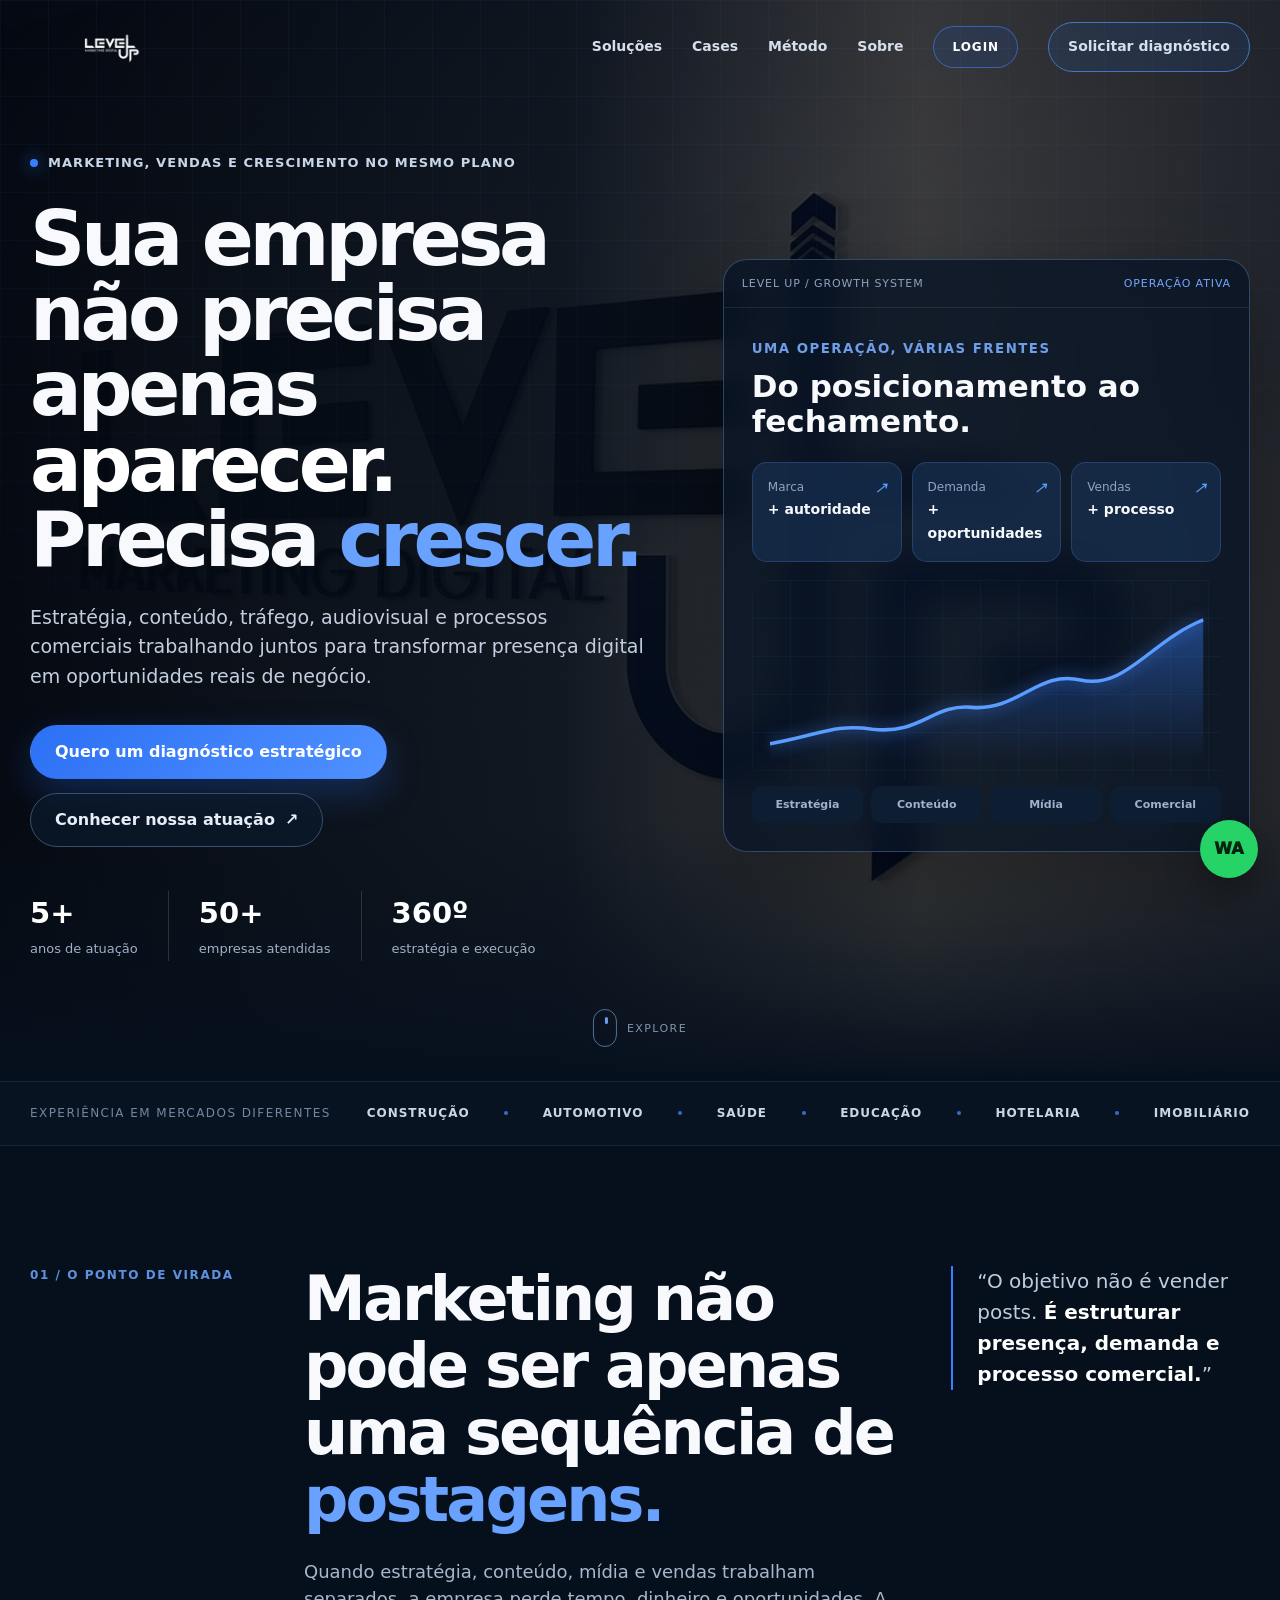
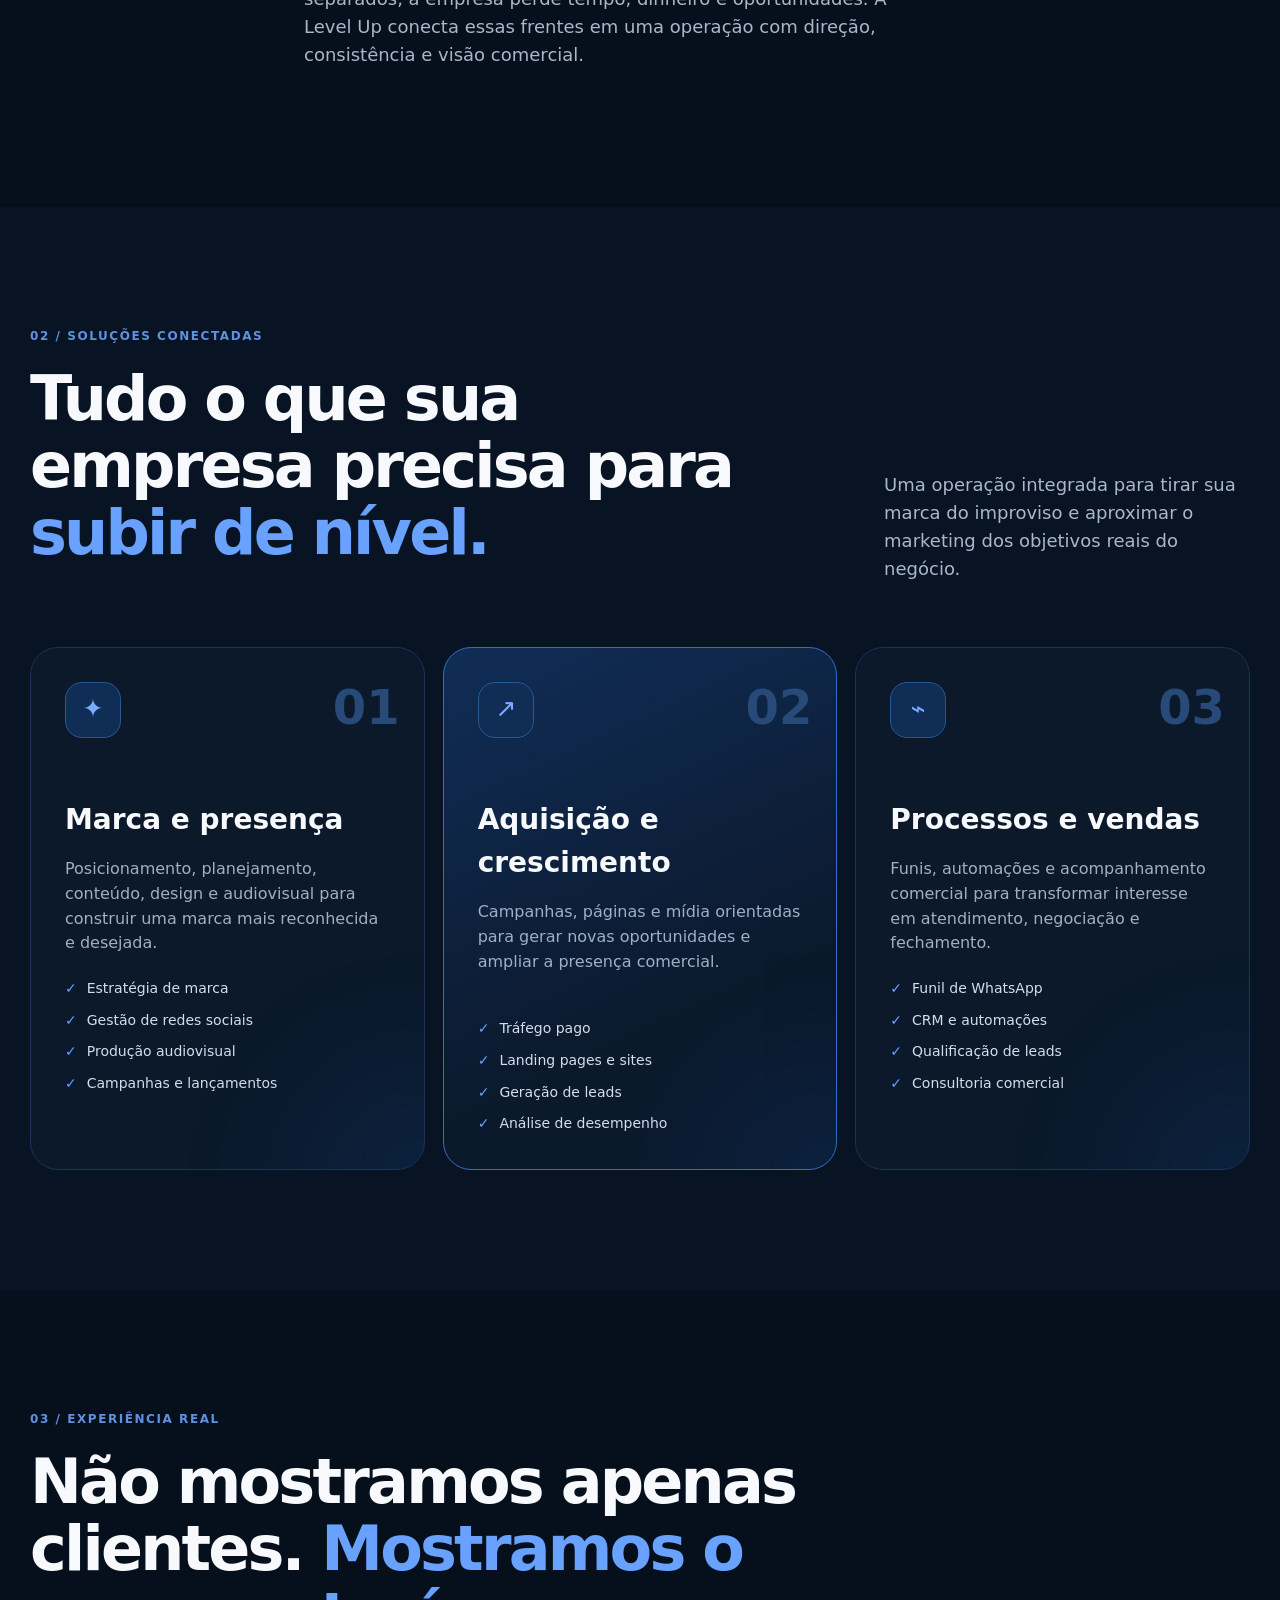
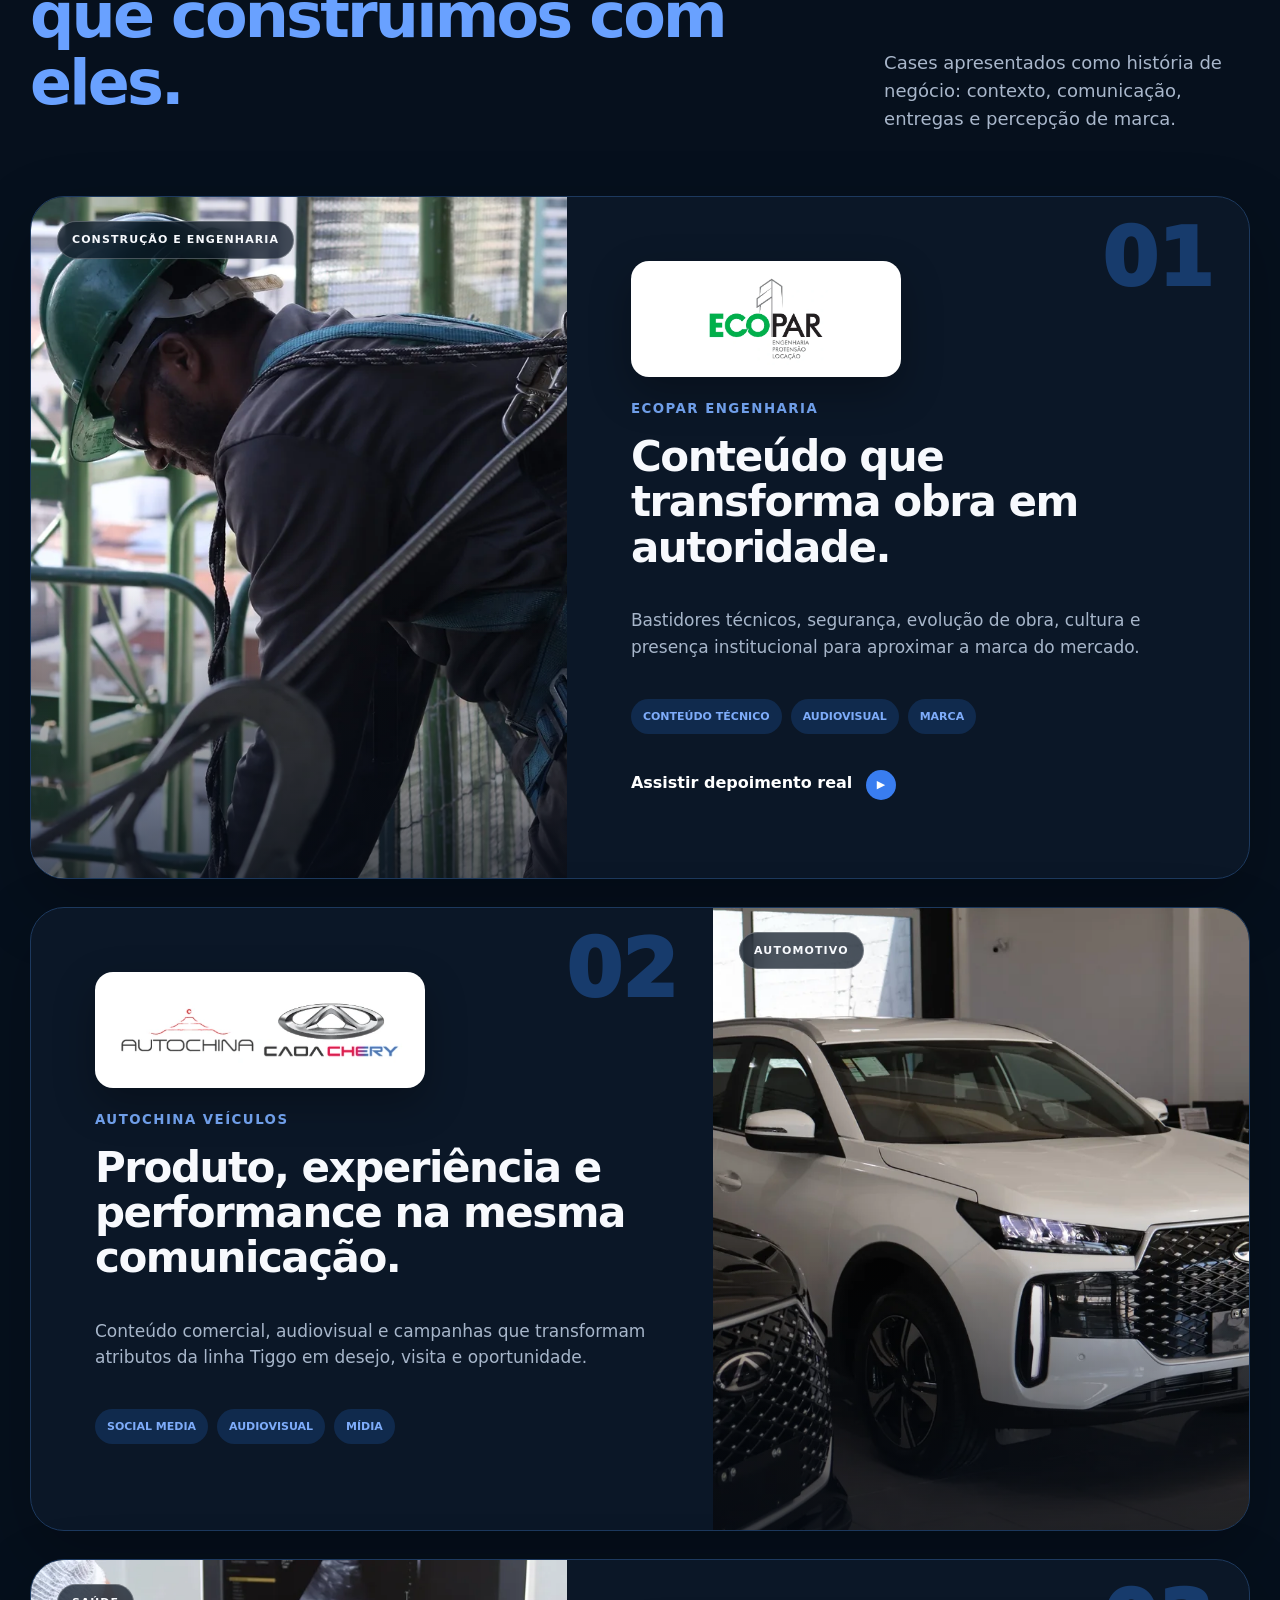
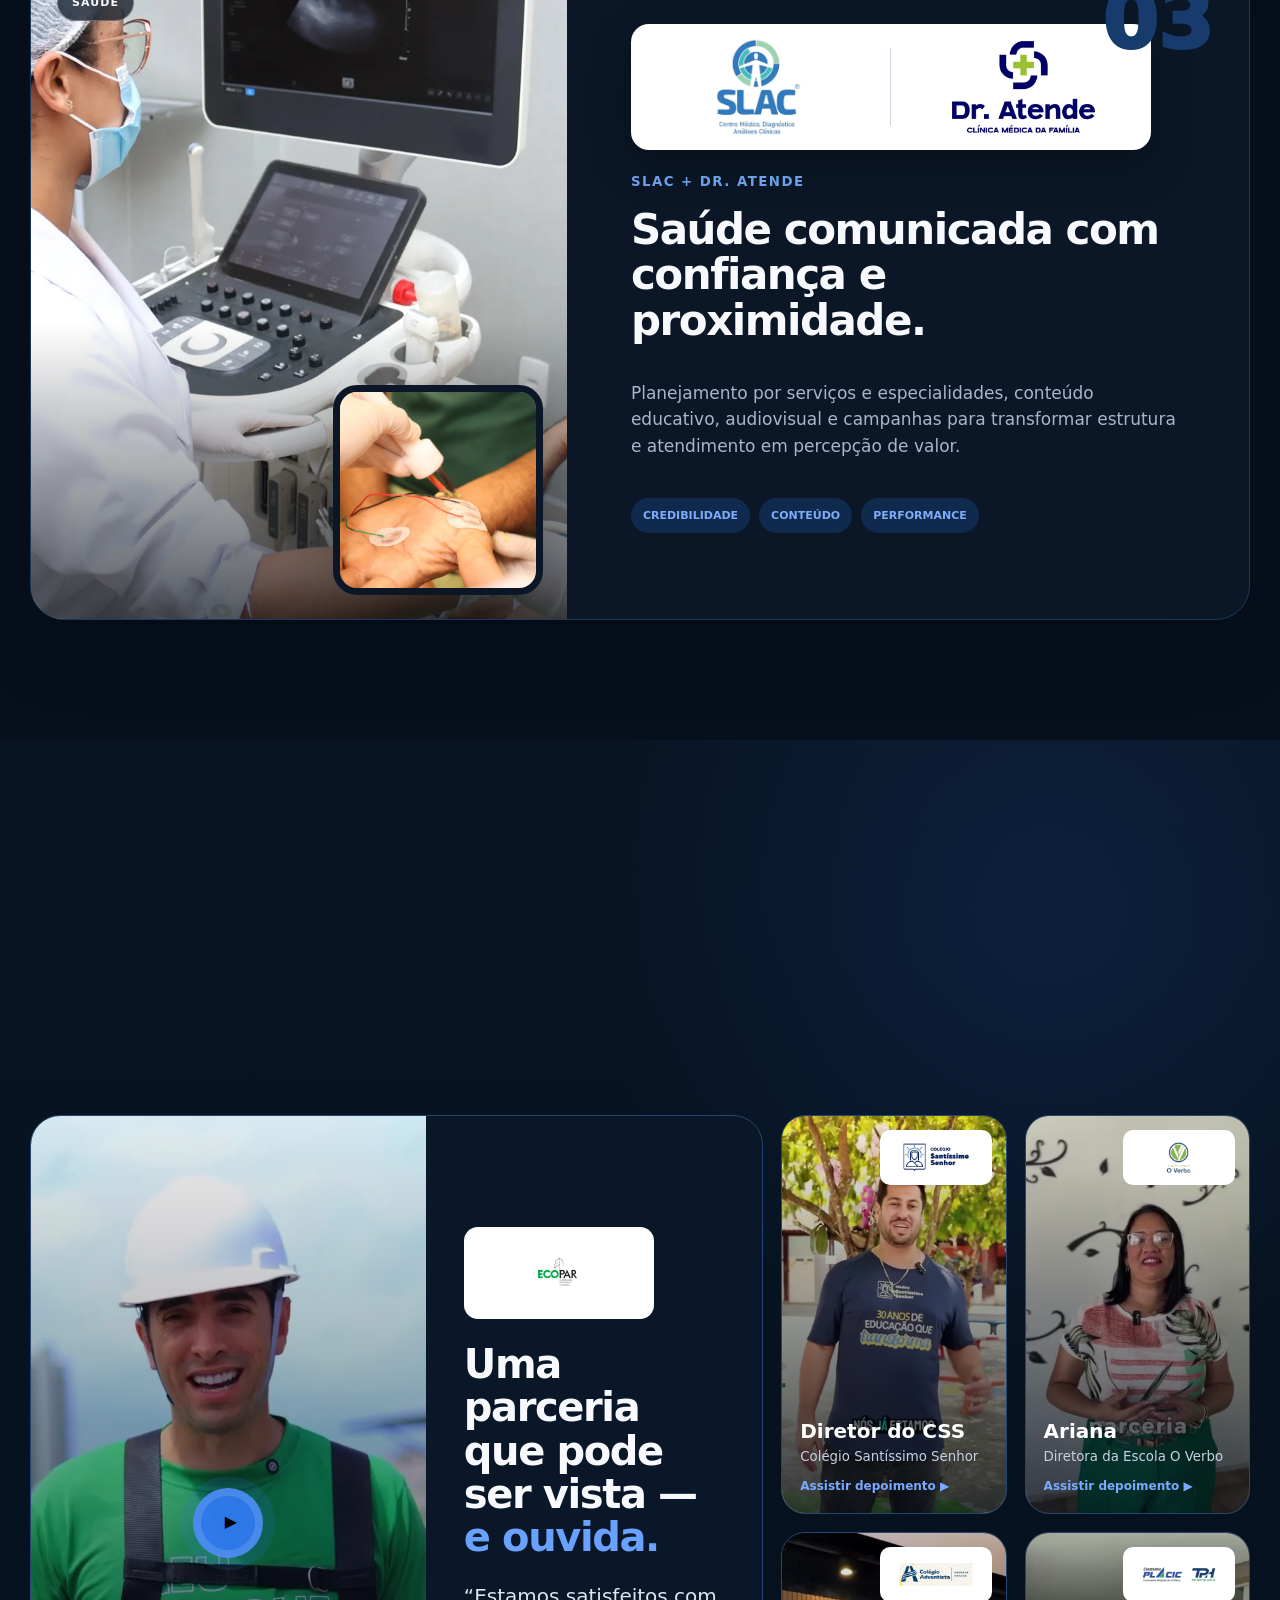
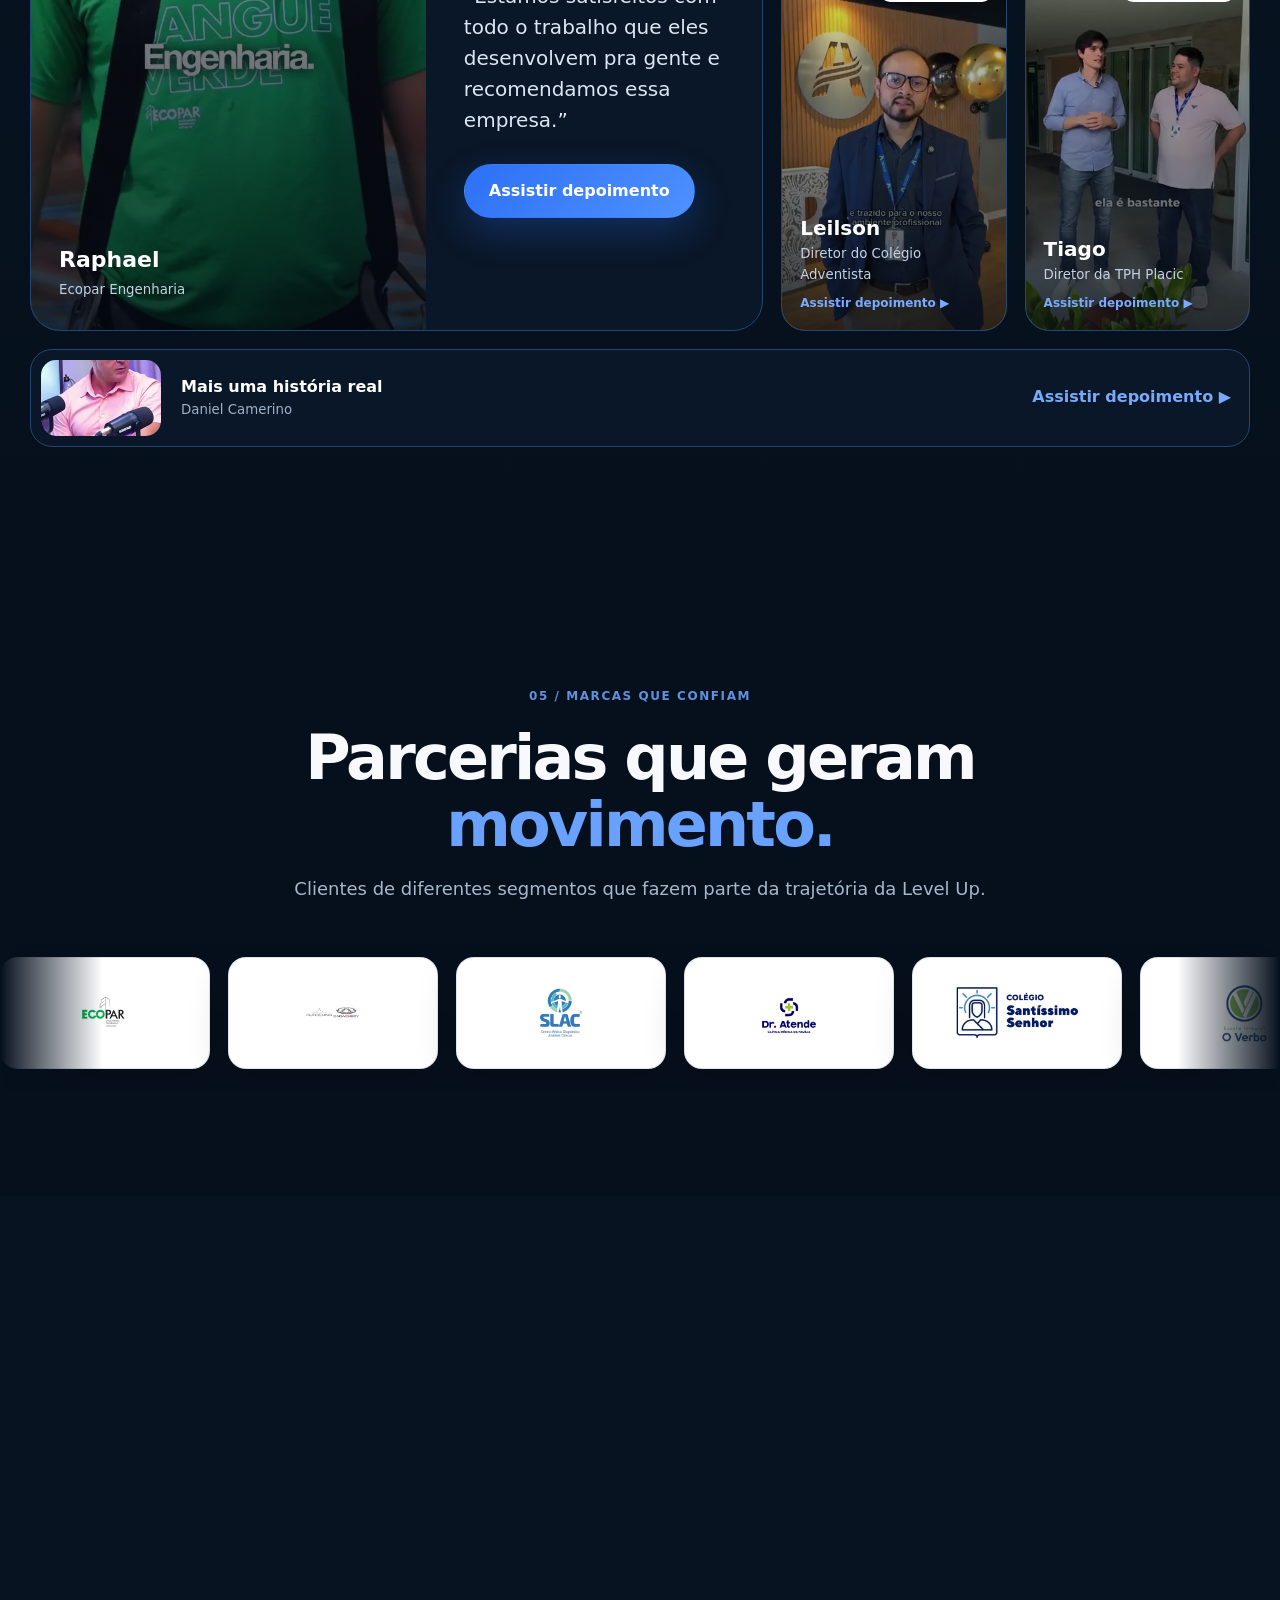
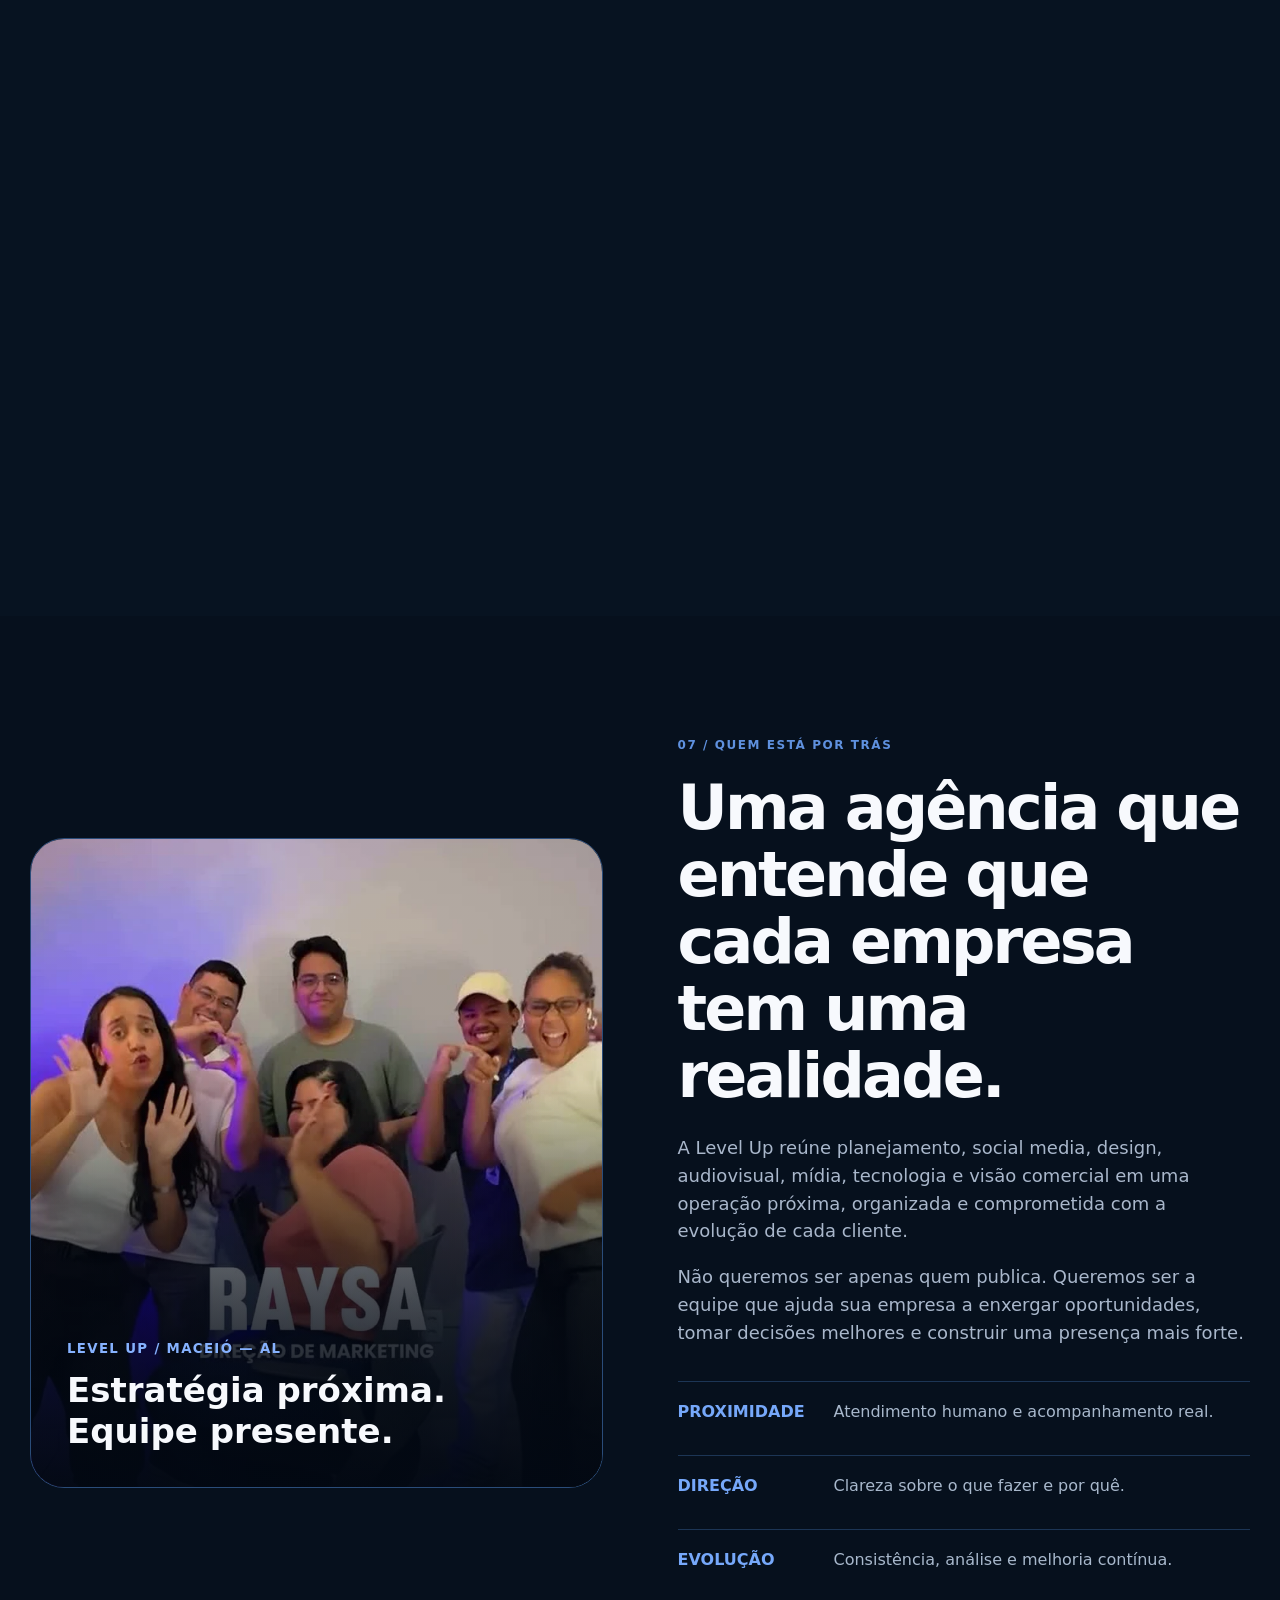
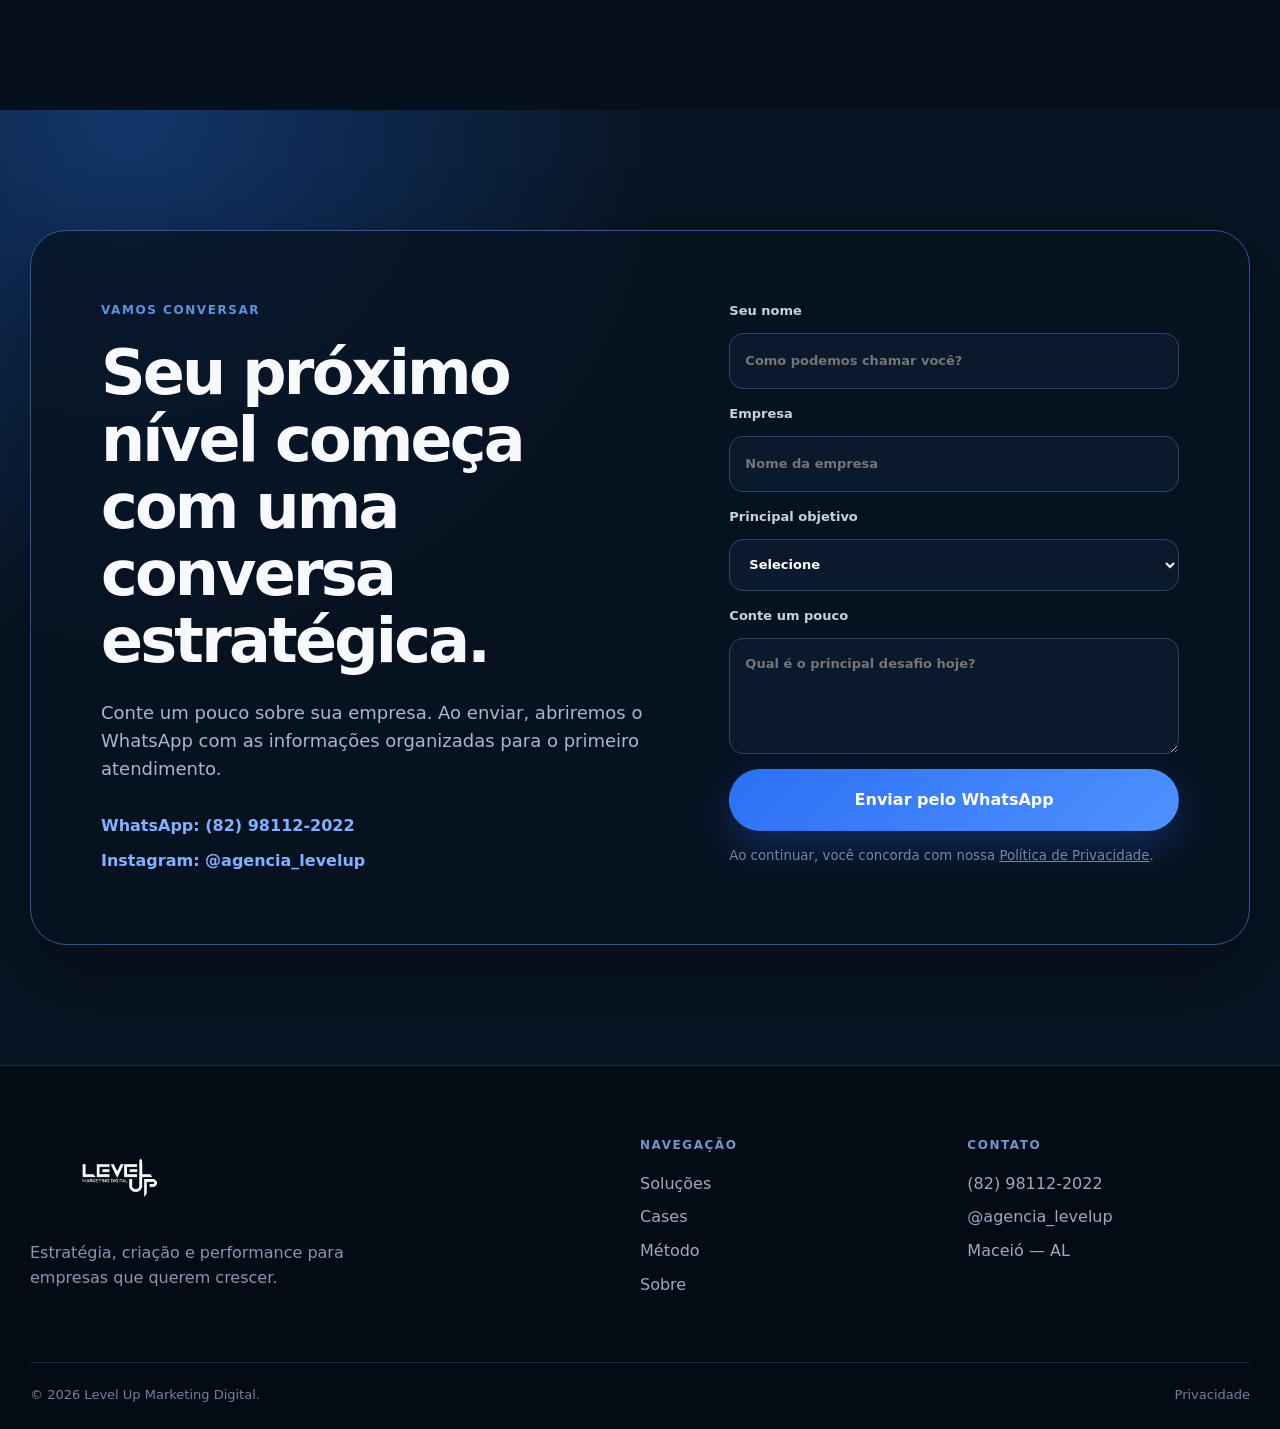
==== commit 5e9935c7: "Adiciona botão de login do CRM ao site" ====
--- a/index.html
+++ b/index.html
@@ -29,6 +29,7 @@
         <a href="#cases">Cases</a>
         <a href="#metodo">Método</a>
         <a href="#sobre">Sobre</a>
+        <a class="nav-login" href="https://crm.mktlevelup.com.br/login" target="_blank" rel="noopener">LOGIN</a>
         <a class="nav-cta" href="#contato">Solicitar diagnóstico</a>
       </nav>
     </div>
--- a/assets/css/style.css
+++ b/assets/css/style.css
@@ -100,3 +100,45 @@
 .testimonial-featured{align-items:stretch;}
 .testimonial-video{display:block;}
 .testimonial-card{display:block;}
+
+
+/* LEVEL UP LOGIN BUTTON START */
+
+.nav-login {
+  display: inline-flex;
+  align-items: center;
+  justify-content: center;
+  min-height: 42px;
+  padding: 0 18px;
+  border: 1px solid rgba(74, 132, 255, 0.55);
+  border-radius: 999px;
+  background: rgba(18, 99, 255, 0.1);
+  color: #ffffff;
+  font-size: 12px;
+  font-weight: 800;
+  letter-spacing: 0.08em;
+  text-decoration: none;
+  transition:
+    background 0.2s ease,
+    border-color 0.2s ease,
+    transform 0.2s ease,
+    box-shadow 0.2s ease;
+}
+
+.nav-login:hover {
+  transform: translateY(-1px);
+  border-color: rgba(74, 132, 255, 0.9);
+  background: linear-gradient(135deg, #1263ff, #244eea);
+  color: #ffffff;
+  box-shadow: 0 10px 26px rgba(18, 99, 255, 0.25);
+}
+
+@media (max-width: 900px) {
+  .nav-login {
+    width: 100%;
+    min-height: 48px;
+    margin-top: 8px;
+  }
+}
+
+/* LEVEL UP LOGIN BUTTON END */
